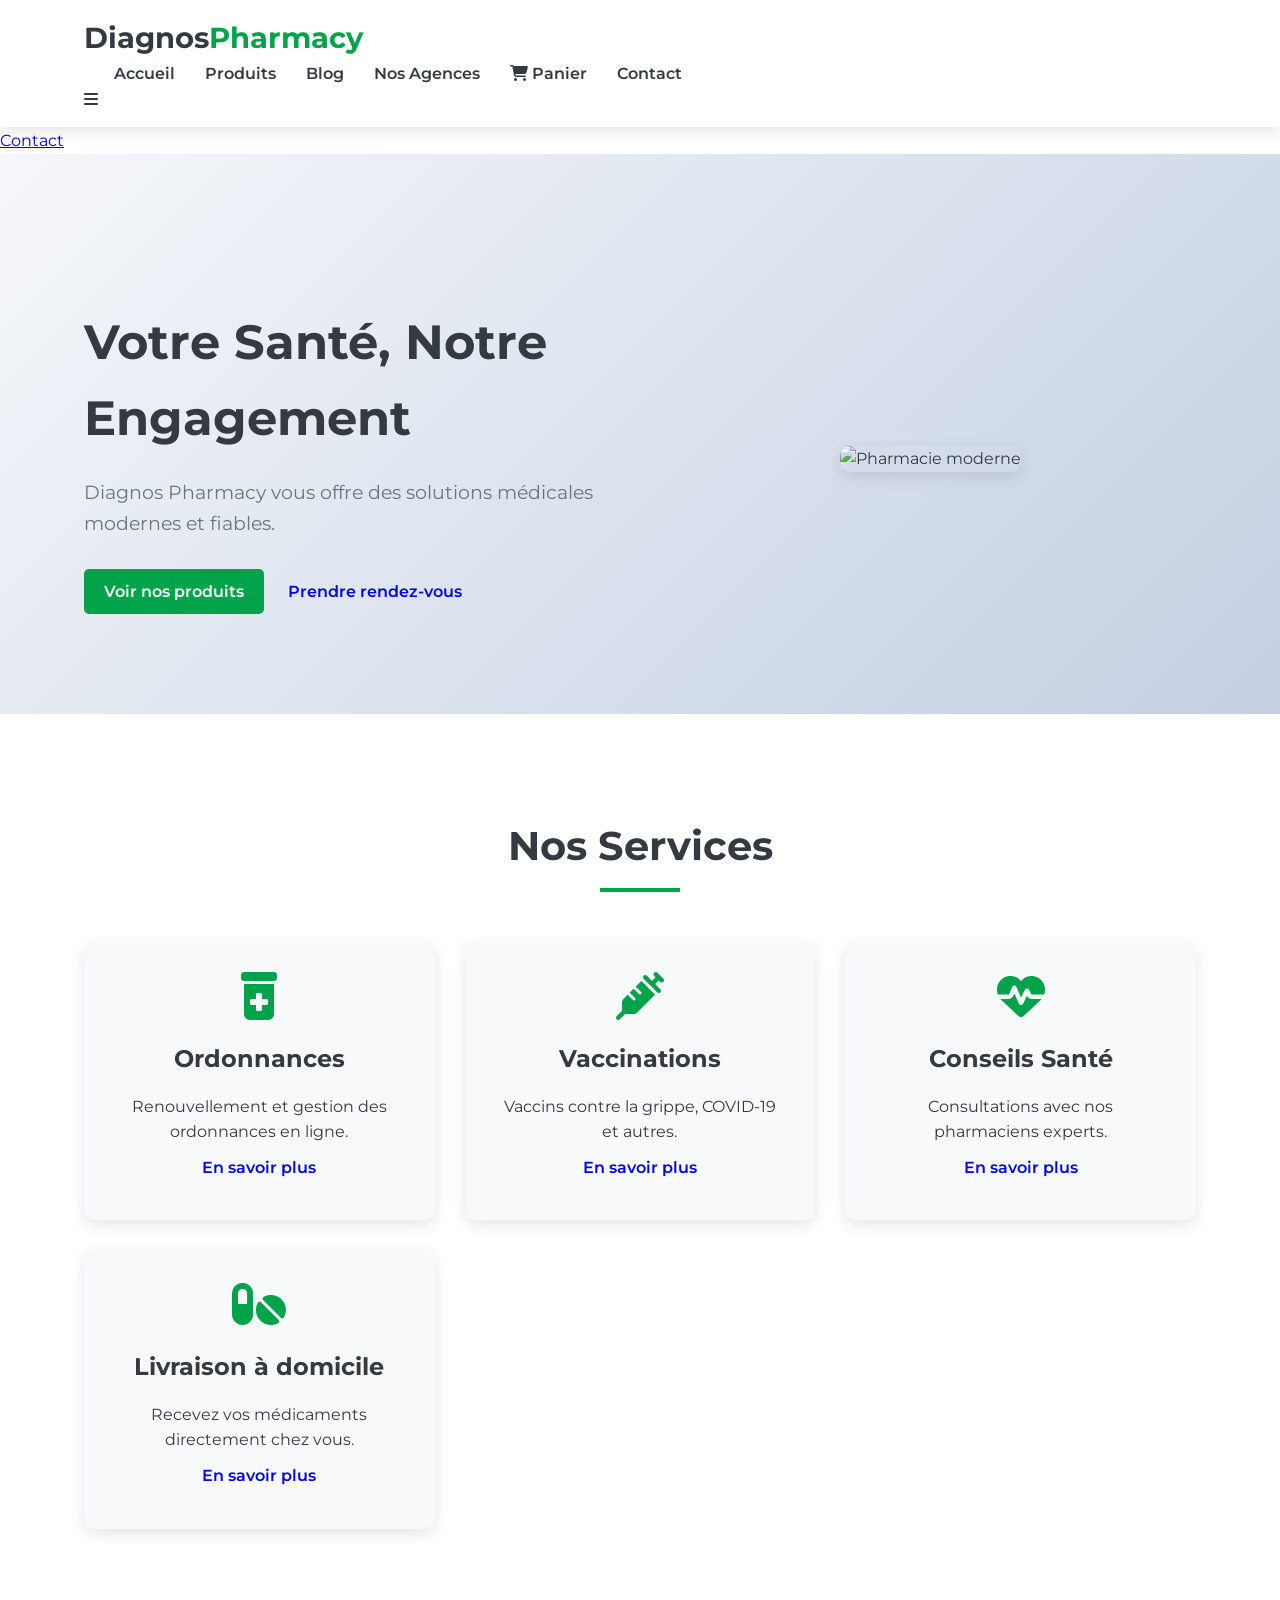
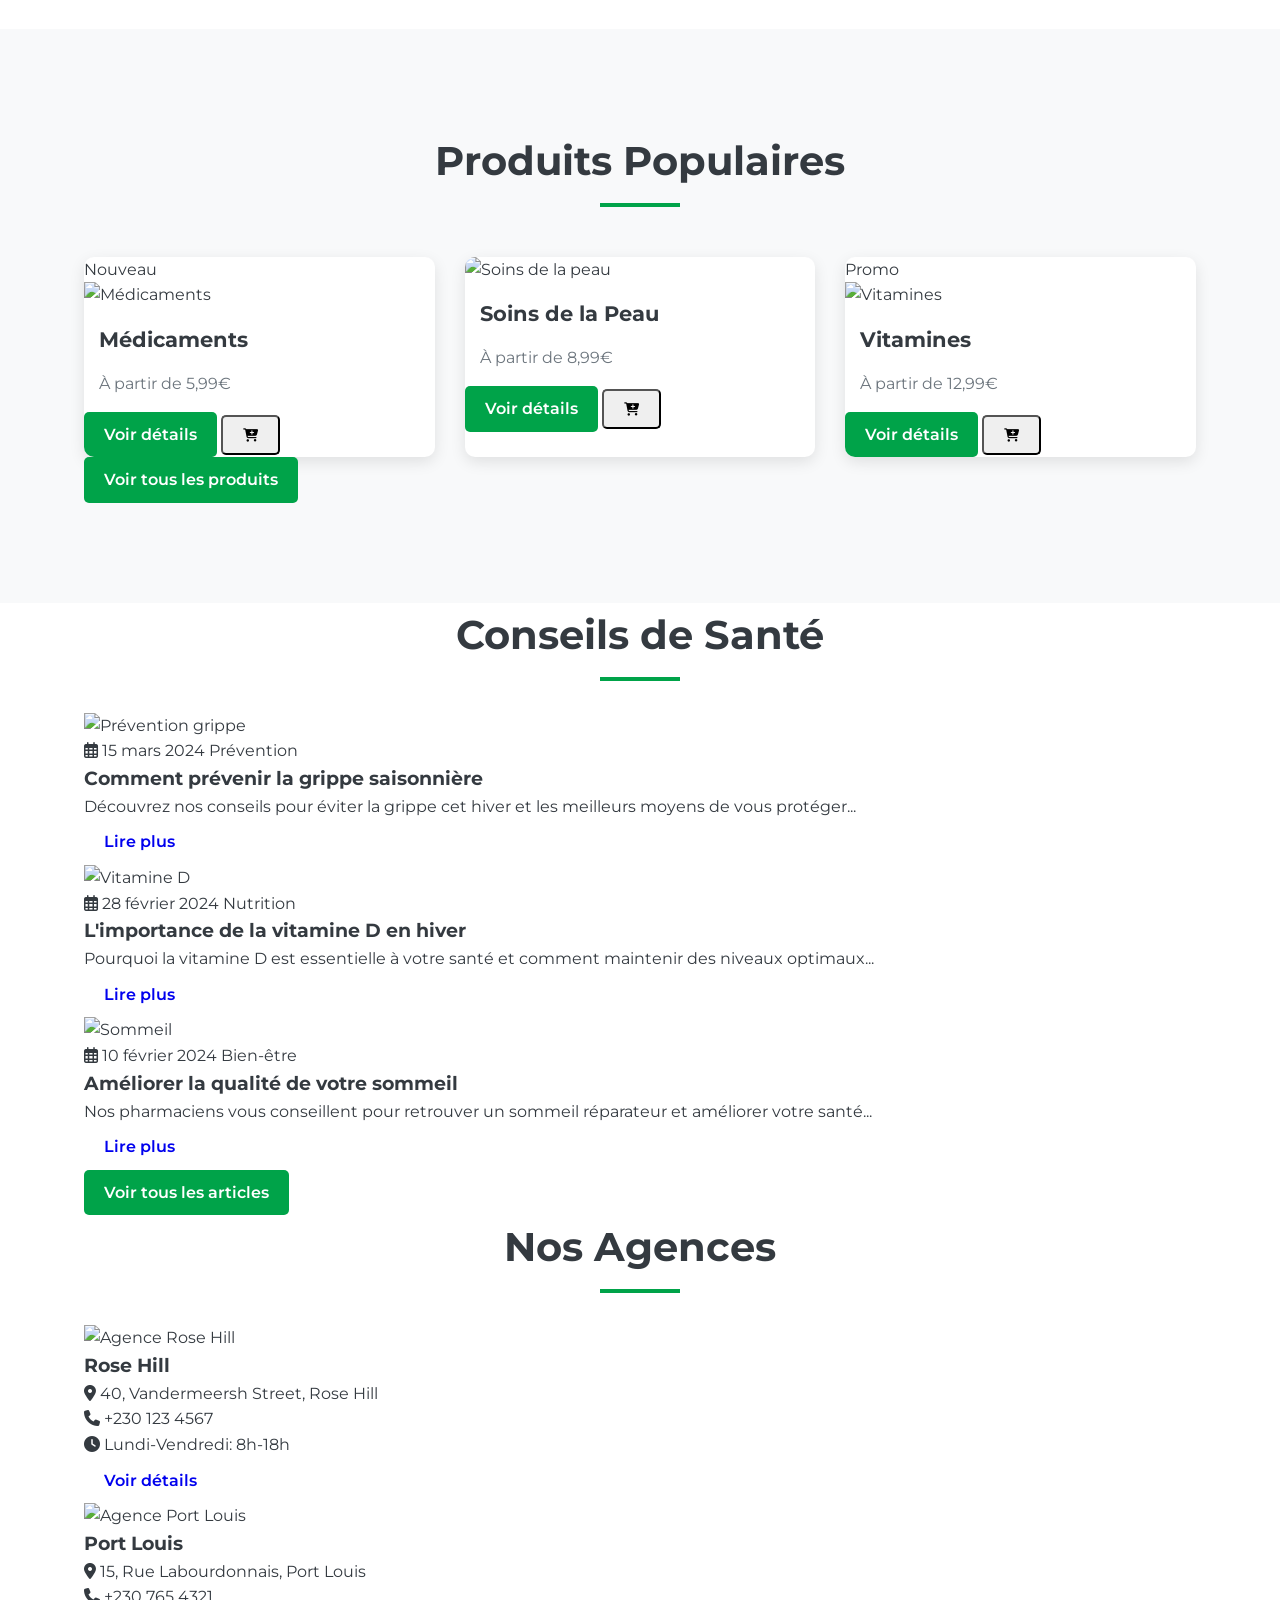
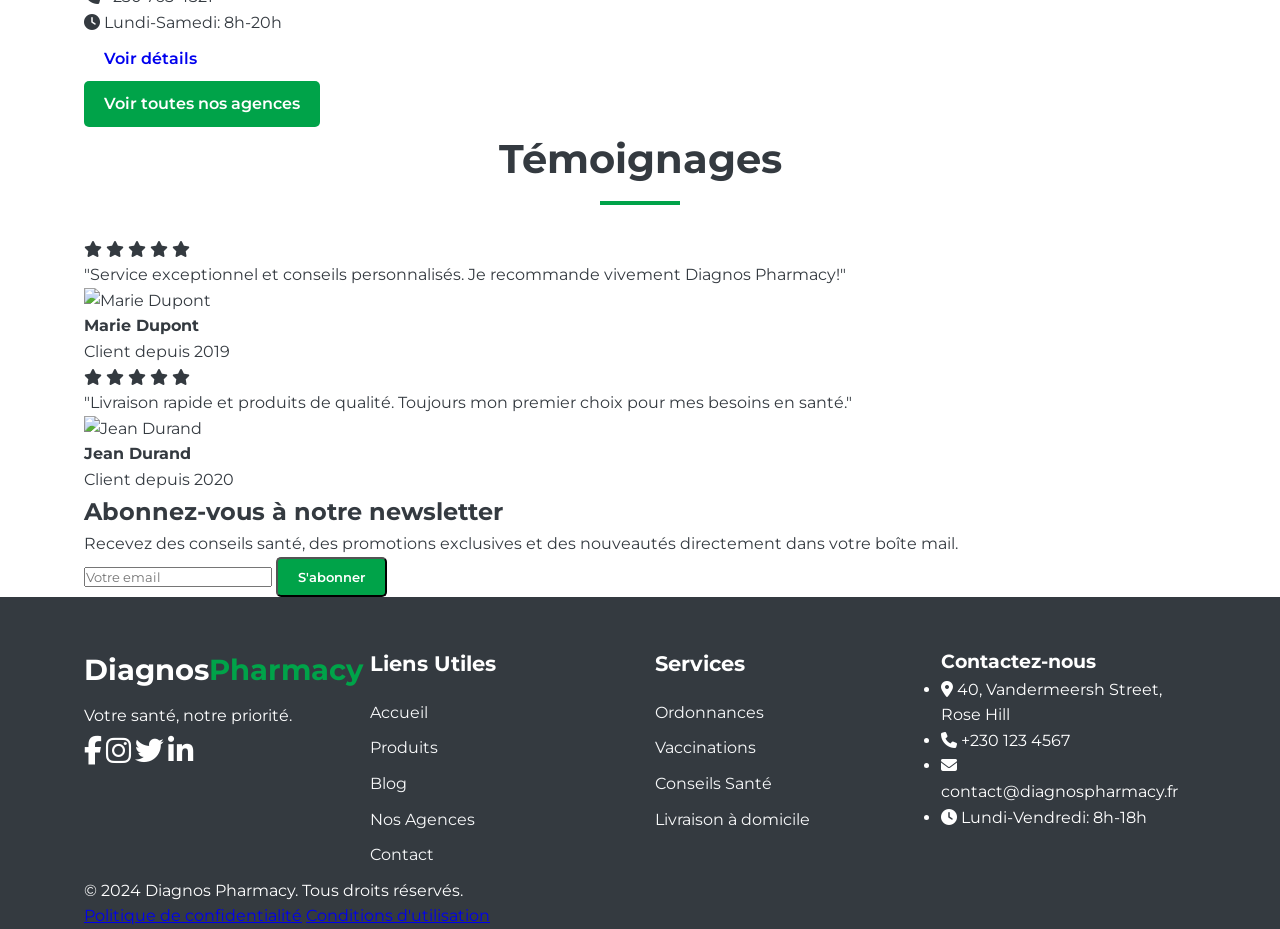
==== index.html @ 930e70c9 "Add files via upload" ====
<!DOCTYPE html>
<html lang="fr">
<head>
    <meta charset="UTF-8">
    <meta name="viewport" content="width=device-width, initial-scale=1.0">
    <meta name="description" content="Diagnos Pharmacy - Votre pharmacie moderne offrant des services médicaux fiables et des produits de qualité.">
    <meta name="keywords" content="pharmacie, médicaments, santé, diagnostics, vaccinations">
    <meta name="author" content="Diagnos Pharmacy">
    <meta property="og:title" content="Diagnos Pharmacy - Votre pharmacie moderne">
    <meta property="og:description" content="Diagnos Pharmacy - Votre pharmacie moderne offrant des services médicaux fiables et des produits de qualité.">
    <meta property="og:image" content="https://example.com/path/to/image.jpg">
    <meta property="og:url" content="https://example.com">
    <title>Diagnos Pharmacy - Votre pharmacie moderne</title>
    <link rel="stylesheet" href="styles.css">
    <link rel="stylesheet" href="https://cdnjs.cloudflare.com/ajax/libs/font-awesome/6.4.0/css/all.min.css">
    <link href="https://fonts.googleapis.com/css2?family=Montserrat:wght@400;600;700&display=swap" rel="stylesheet">
    <link rel="icon" href="favicon.ico" type="image/x-icon">
</head>
<body>
    <!-- Header -->
    <header>
        <div class="container header-container">
            <a href="index.html" class="logo" aria-label="Diagnos Pharmacy Homepage">Diagnos<span>Pharmacy</span></a>
            <nav aria-label="Main Navigation">
                <ul>
                    <li><a href="index.html" class="active" aria-label="Accueil">Accueil</a></li>
                    <li><a href="products.html" aria-label="Produits">Produits</a></li>
                    <li><a href="blog.html" aria-label="Blog">Blog</a></li>
                    <li><a href="locations.html" aria-label="Locations">Nos Agences</a></li>
                    <li><a href="cart.html" aria-label="Panier"><i class="fas fa-shopping-cart"></i> Panier</a></li>
                    <li><a href="contact.html" aria-label="Contact">Contact</a></li>
                </ul>
            </nav>
            <div class="mobile-menu-btn">
                <i class="fas fa-bars"></i>
            </div>
        </div>
    </header>

    <!-- Mobile Navigation -->
    <div class="mobile-nav">
        <ul>
            <li><a href="index.html" class="active" aria-label="Accueil">Accueil</a></li>
            <li><a href="products.html" aria-label="Produits">Produits</a></li>
            <li><a href="blog.html" aria-label="Blog">Blog</a></li>
            <li><a href="locations.html" aria-label="Locations">Nos Agences</a></li>
            <li><a href="cart.html" aria-label="Panier">Panier</a></li>
            <li><a href="contact.html" aria-label="Contact">Contact</a></li>
        </ul>
    </div>

    <!-- Hero Section -->
    <section class="hero" aria-labelledby="hero-title">
        <div class="container hero-container">
            <div class="hero-content">
                <h1 id="hero-title">Votre Santé, Notre Engagement</h1>
                <p>Diagnos Pharmacy vous offre des solutions médicales modernes et fiables.</p>
                <div class="hero-buttons">
                    <a href="products.html" class="btn btn-primary" aria-label="Voir nos produits">Voir nos produits</a>
                    <a href="contact.html" class="btn btn-secondary" aria-label="Prendre rendez-vous">Prendre rendez-vous</a>
                </div>
            </div>
            <div class="hero-image">
                <img src="https://images.unsplash.com/photo-1587854692152-cbe660dbde88?ixlib=rb-4.0.3&ixid=M3wxMjA3fDB8MHxwaG90by1wYWdlfHx8fGVufDB8fHx8fA%3D%3D&auto=format&fit=crop&w=1469&q=80" alt="Pharmacie moderne">
            </div>
        </div>
    </section>

    <!-- Services Section -->
    <section class="services" aria-labelledby="services-title">
        <div class="container">
            <h2 class="section-title" id="services-title">Nos Services</h2>
            <div class="services-grid">
                <div class="service-card">
                    <div class="service-icon">
                        <i class="fas fa-prescription-bottle-alt" aria-hidden="true"></i>
                    </div>
                    <h3>Ordonnances</h3>
                    <p>Renouvellement et gestion des ordonnances en ligne.</p>
                    <a href="contact.html" class="btn btn-small" aria-label="En savoir plus sur les ordonnances">En savoir plus</a>
                </div>
                <div class="service-card">
                    <div class="service-icon">
                        <i class="fas fa-syringe" aria-hidden="true"></i>
                    </div>
                    <h3>Vaccinations</h3>
                    <p>Vaccins contre la grippe, COVID-19 et autres.</p>
                    <a href="contact.html" class="btn btn-small" aria-label="En savoir plus sur les vaccinations">En savoir plus</a>
                </div>
                <div class="service-card">
                    <div class="service-icon">
                        <i class="fas fa-heartbeat" aria-hidden="true"></i>
                    </div>
                    <h3>Conseils Santé</h3>
                    <p>Consultations avec nos pharmaciens experts.</p>
                    <a href="contact.html" class="btn btn-small" aria-label="En savoir plus sur les conseils santé">En savoir plus</a>
                </div>
                <div class="service-card">
                    <div class="service-icon">
                        <i class="fas fa-pills" aria-hidden="true"></i>
                    </div>
                    <h3>Livraison à domicile</h3>
                    <p>Recevez vos médicaments directement chez vous.</p>
                    <a href="contact.html" class="btn btn-small" aria-label="En savoir plus sur la livraison">En savoir plus</a>
                </div>
            </div>
        </div>
    </section>

    <!-- Products Section -->
    <section class="products" aria-labelledby="products-title">
        <div class="container">
            <h2 class="section-title" id="products-title">Produits Populaires</h2>
            <div class="products-grid">
                <div class="product-card">
                    <div class="product-badge">Nouveau</div>
                    <img src="https://images.unsplash.com/photo-1584308666744-24d5c474f2ae?ixlib=rb-4.0.3&ixid=M3wxMjA3fDB8MHxwaG90by1wYWdlfHx8fGVufDB8fHx8fA%3D%3D&auto=format&fit=crop&w=1630&q=80" alt="Médicaments">
                    <h3>Médicaments</h3>
                    <p class="product-price">À partir de 5,99€</p>
                    <div class="product-actions">
                        <a href="product-detail.html" class="btn btn-primary" aria-label="Voir les détails">Voir détails</a>
                        <button class="btn btn-secondary add-to-cart" aria-label="Ajouter au panier">
                            <i class="fas fa-cart-plus"></i>
                        </button>
                    </div>
                </div>
                <div class="product-card">
                    <img src="https://images.unsplash.com/photo-1596755094514-f87e34085b2c?ixlib=rb-4.0.3&ixid=M3wxMjA3fDB8MHxwaG90by1wYWdlfHx8fGVufDB8fHx8fA%3D%3D&auto=format&fit=crop&w=1632&q=80" alt="Soins de la peau">
                    <h3>Soins de la Peau</h3>
                    <p class="product-price">À partir de 8,99€</p>
                    <div class="product-actions">
                        <a href="product-detail.html" class="btn btn-primary" aria-label="Voir les détails">Voir détails</a>
                        <button class="btn btn-secondary add-to-cart" aria-label="Ajouter au panier">
                            <i class="fas fa-cart-plus"></i>
                        </button>
                    </div>
                </div>
                <div class="product-card">
                    <div class="product-badge">Promo</div>
                    <img src="https://images.unsplash.com/photo-1551884170-09fb70a3a2ed?ixlib=rb-4.0.3&ixid=M3wxMjA3fDB8MHxwaG90by1wYWdlfHx8fGVufDB8fHx8fA%3D%3D&auto=format&fit=crop&w=1476&q=80" alt="Vitamines">
                    <h3>Vitamines</h3>
                    <p class="product-price">À partir de 12,99€</p>
                    <div class="product-actions">
                        <a href="product-detail.html" class="btn btn-primary" aria-label="Voir les détails">Voir détails</a>
                        <button class="btn btn-secondary add-to-cart" aria-label="Ajouter au panier">
                            <i class="fas fa-cart-plus"></i>
                        </button>
                    </div>
                </div>
            </div>
            <div class="section-cta">
                <a href="products.html" class="btn btn-primary" aria-label="Voir tous les produits">Voir tous les produits</a>
            </div>
        </div>
    </section>

    <!-- Blog Preview Section -->
    <section class="blog-preview" aria-labelledby="blog-title">
        <div class="container">
            <h2 class="section-title" id="blog-title">Conseils de Santé</h2>
            <div class="blog-grid">
                <article class="blog-card">
                    <img src="https://images.unsplash.com/photo-1505751172876-fa1923c5c528?ixlib=rb-4.0.3&ixid=M3wxMjA3fDB8MHxwaG90by1wYWdlfHx8fGVufDB8fHx8fA%3D%3D&auto=format&fit=crop&w=1470&q=80" alt="Prévention grippe">
                    <div class="blog-content">
                        <div class="blog-meta">
                            <span class="blog-date"><i class="far fa-calendar-alt"></i> 15 mars 2024</span>
                            <span class="blog-category">Prévention</span>
                        </div>
                        <h3>Comment prévenir la grippe saisonnière</h3>
                        <p>Découvrez nos conseils pour éviter la grippe cet hiver et les meilleurs moyens de vous protéger...</p>
                        <a href="blog-single.html" class="btn btn-small" aria-label="Lire l'article sur la prévention de la grippe">Lire plus</a>
                    </div>
                </article>
                <article class="blog-card">
                    <img src="https://images.unsplash.com/photo-1576091160550-2173dba999ef?ixlib=rb-4.0.3&ixid=M3wxMjA3fDB8MHxwaG90by1wYWdlfHx8fGVufDB8fHx8fA%3D%3D&auto=format&fit=crop&w=1470&q=80" alt="Vitamine D">
                    <div class="blog-content">
                        <div class="blog-meta">
                            <span class="blog-date"><i class="far fa-calendar-alt"></i> 28 février 2024</span>
                            <span class="blog-category">Nutrition</span>
                        </div>
                        <h3>L'importance de la vitamine D en hiver</h3>
                        <p>Pourquoi la vitamine D est essentielle à votre santé et comment maintenir des niveaux optimaux...</p>
                        <a href="blog-single.html" class="btn btn-small" aria-label="Lire l'article sur la vitamine D">Lire plus</a>
                    </div>
                </article>
                <article class="blog-card">
                    <img src="https://images.unsplash.com/photo-1579684385127-1ef15d508118?ixlib=rb-4.0.3&ixid=M3wxMjA3fDB8MHxwaG90by1wYWdlfHx8fGVufDB8fHx8fA%3D%3D&auto=format&fit=crop&w=1470&q=80" alt="Sommeil">
                    <div class="blog-content">
                        <div class="blog-meta">
                            <span class="blog-date"><i class="far fa-calendar-alt"></i> 10 février 2024</span>
                            <span class="blog-category">Bien-être</span>
                        </div>
                        <h3>Améliorer la qualité de votre sommeil</h3>
                        <p>Nos pharmaciens vous conseillent pour retrouver un sommeil réparateur et améliorer votre santé...</p>
                        <a href="blog-single.html" class="btn btn-small" aria-label="Lire l'article sur le sommeil">Lire plus</a>
                    </div>
                </article>
            </div>
            <div class="section-cta">
                <a href="blog.html" class="btn btn-primary" aria-label="Voir tous les articles">Voir tous les articles</a>
            </div>
        </div>
    </section>

    <!-- Locations Preview Section -->
    <section class="locations-preview" aria-labelledby="locations-title">
        <div class="container">
            <h2 class="section-title" id="locations-title">Nos Agences</h2>
            <div class="locations-grid">
                <div class="location-card">
                    <img src="https://images.unsplash.com/photo-1584308666744-24d5c474f2ae?ixlib=rb-4.0.3&ixid=M3wxMjA3fDB8MHxwaG90by1wYWdlfHx8fGVufDB8fHx8fA%3D%3D&auto=format&fit=crop&w=1630&q=80" alt="Agence Rose Hill">
                    <div class="location-content">
                        <h3>Rose Hill</h3>
                        <p><i class="fas fa-map-marker-alt"></i> 40, Vandermeersh Street, Rose Hill</p>
                        <p><i class="fas fa-phone"></i> +230 123 4567</p>
                        <p><i class="fas fa-clock"></i> Lundi-Vendredi: 8h-18h</p>
                        <a href="locations.html" class="btn btn-small" aria-label="Voir les détails de l'agence Rose Hill">Voir détails</a>
                    </div>
                </div>
                <div class="location-card">
                    <img src="https://images.unsplash.com/photo-1596755094514-f87e34085b2c?ixlib=rb-4.0.3&ixid=M3wxMjA3fDB8MHxwaG90by1wYWdlfHx8fGVufDB8fHx8fA%3D%3D&auto=format&fit=crop&w=1632&q=80" alt="Agence Port Louis">
                    <div class="location-content">
                        <h3>Port Louis</h3>
                        <p><i class="fas fa-map-marker-alt"></i> 15, Rue Labourdonnais, Port Louis</p>
                        <p><i class="fas fa-phone"></i> +230 765 4321</p>
                        <p><i class="fas fa-clock"></i> Lundi-Samedi: 8h-20h</p>
                        <a href="locations.html" class="btn btn-small" aria-label="Voir les détails de l'agence Port Louis">Voir détails</a>
                    </div>
                </div>
            </div>
            <div class="section-cta">
                <a href="locations.html" class="btn btn-primary" aria-label="Voir toutes nos agences">Voir toutes nos agences</a>
            </div>
        </div>
    </section>

    <!-- Testimonials Section -->
    <section class="testimonials" aria-labelledby="testimonials-title">
        <div class="container">
            <h2 class="section-title" id="testimonials-title">Témoignages</h2>
            <div class="testimonials-slider">
                <div class="testimonial-card">
                    <div class="testimonial-content">
                        <div class="testimonial-rating">
                            <i class="fas fa-star"></i>
                            <i class="fas fa-star"></i>
                            <i class="fas fa-star"></i>
                            <i class="fas fa-star"></i>
                            <i class="fas fa-star"></i>
                        </div>
                        <p>"Service exceptionnel et conseils personnalisés. Je recommande vivement Diagnos Pharmacy!"</p>
                    </div>
                    <div class="testimonial-author">
                        <img src="https://randomuser.me/api/portraits/women/45.jpg" alt="Marie Dupont">
                        <div>
                            <h4>Marie Dupont</h4>
                            <span>Client depuis 2019</span>
                        </div>
                    </div>
                </div>
                <div class="testimonial-card">
                    <div class="testimonial-content">
                        <div class="testimonial-rating">
                            <i class="fas fa-star"></i>
                            <i class="fas fa-star"></i>
                            <i class="fas fa-star"></i>
                            <i class="fas fa-star"></i>
                            <i class="fas fa-star"></i>
                        </div>
                        <p>"Livraison rapide et produits de qualité. Toujours mon premier choix pour mes besoins en santé."</p>
                    </div>
                    <div class="testimonial-author">
                        <img src="https://randomuser.me/api/portraits/men/32.jpg" alt="Jean Durand">
                        <div>
                            <h4>Jean Durand</h4>
                            <span>Client depuis 2020</span>
                        </div>
                    </div>
                </div>
            </div>
        </div>
    </section>

    <!-- Newsletter Section -->
    <section class="newsletter" aria-labelledby="newsletter-title">
        <div class="container">
            <div class="newsletter-container">
                <div class="newsletter-content">
                    <h2 id="newsletter-title">Abonnez-vous à notre newsletter</h2>
                    <p>Recevez des conseils santé, des promotions exclusives et des nouveautés directement dans votre boîte mail.</p>
                </div>
                <form class="newsletter-form" aria-label="Formulaire d'inscription à la newsletter">
                    <input type="email" placeholder="Votre email" required aria-label="Email pour newsletter">
                    <button type="submit" class="btn btn-primary" aria-label="S'abonner">S'abonner</button>
                </form>
            </div>
        </div>
    </section>

    <!-- Footer -->
    <footer>
        <div class="container">
            <div class="footer-container">
                <div class="footer-logo">
                    <a href="index.html" aria-label="Diagnos Pharmacy Homepage">Diagnos<span>Pharmacy</span></a>
                    <p>Votre santé, notre priorité.</p>
                    <div class="footer-social">
                        <a href="#" aria-label="Facebook"><i class="fab fa-facebook-f"></i></a>
                        <a href="#" aria-label="Instagram"><i class="fab fa-instagram"></i></a>
                        <a href="#" aria-label="Twitter"><i class="fab fa-twitter"></i></a>
                        <a href="#" aria-label="LinkedIn"><i class="fab fa-linkedin-in"></i></a>
                    </div>
                </div>
                <div class="footer-links">
                    <h3>Liens Utiles</h3>
                    <ul>
                        <li><a href="index.html" aria-label="Accueil">Accueil</a></li>
                        <li><a href="products.html" aria-label="Produits">Produits</a></li>
                        <li><a href="blog.html" aria-label="Blog">Blog</a></li>
                        <li><a href="locations.html" aria-label="Nos Agences">Nos Agences</a></li>
                        <li><a href="contact.html" aria-label="Contact">Contact</a></li>
                    </ul>
                </div>
                <div class="footer-links">
                    <h3>Services</h3>
                    <ul>
                        <li><a href="#" aria-label="Ordonnances">Ordonnances</a></li>
                        <li><a href="#" aria-label="Vaccinations">Vaccinations</a></li>
                        <li><a href="#" aria-label="Conseils Santé">Conseils Santé</a></li>
                        <li><a href="#" aria-label="Livraison à domicile">Livraison à domicile</a></li>
                    </ul>
                </div>
                <div class="footer-contact">
                    <h3>Contactez-nous</h3>
                    <ul>
                        <li><i class="fas fa-map-marker-alt"></i> 40, Vandermeersh Street, Rose Hill</li>
                        <li><i class="fas fa-phone"></i> +230 123 4567</li>
                        <li><i class="fas fa-envelope"></i> contact@diagnospharmacy.fr</li>
                        <li><i class="fas fa-clock"></i> Lundi-Vendredi: 8h-18h</li>
                    </ul>
                </div>
            </div>
            <div class="footer-bottom">
                <p>&copy; 2024 Diagnos Pharmacy. Tous droits réservés.</p>
                <div class="footer-legal">
                    <a href="#" aria-label="Politique de confidentialité">Politique de confidentialité</a>
                    <a href="#" aria-label="Conditions d'utilisation">Conditions d'utilisation</a>
                </div>
            </div>
        </div>
    </footer>

    <!-- JavaScript -->
    <script src="https://cdnjs.cloudflare.com/ajax/libs/gsap/3.9.1/gsap.min.js"></script>
    <script src="https://cdnjs.cloudflare.com/ajax/libs/gsap/3.9.1/ScrollTrigger.min.js"></script>
    <script>
        // Mobile menu toggle
        document.querySelector('.mobile-menu-btn').addEventListener('click', function() {
            document.querySelector('.mobile-nav').classList.toggle('active');
        });

        // Smooth scrolling for anchor links
        document.querySelectorAll('a[href^="#"]').forEach(anchor => {
            anchor.addEventListener('click', function(e) {
                e.preventDefault();
                const targetId = this.getAttribute('href');
                if (targetId === '#') return;
                const targetElement = document.querySelector(targetId);
                if (targetElement) {
                    window.scrollTo({
                        top: targetElement.offsetTop - 100,
                        behavior: 'smooth'
                    });
                }
            });
        });

        // Initialize GSAP animations
        gsap.registerPlugin(ScrollTrigger);

        // Animate elements on scroll
        gsap.utils.toArray('.service-card, .product-card, .blog-card, .location-card, .testimonial-card').forEach(element => {
            gsap.from(element, {
                scrollTrigger: {
                    trigger: element,
                    start: "top 80%",
                },
                opacity: 0,
                y: 50,
                duration: 0.8,
                ease: "power2.out"
            });
        });

        // Add to cart functionality
        document.querySelectorAll('.add-to-cart').forEach(button => {
            button.addEventListener('click', function() {
                // This would be replaced with actual cart logic
                const productName = this.closest('.product-card').querySelector('h3').textContent;
                console.log(`${productName} added to cart`);
                // Show a notification
                const notification = document.createElement('div');
                notification.className = 'cart-notification';
                notification.innerHTML = `<i class="fas fa-check-circle"></i> Produit ajouté au panier`;
                document.body.appendChild(notification);
                setTimeout(() => {
                    notification.remove();
                }, 3000);
            });
        });
    </script>
</body>
</html>
---- styles.css ----
/* Global Styles */
:root {
  --primary: #00a349;
  --secondary: #6c757d;
  --dark: #343a40;
  --light: #f8f9fa;
  --white: #ffffff;
  --shadow: 0 5px 15px rgba(0, 0, 0, 0.1);
  --gradient-bg: linear-gradient(135deg, #f5f7fa 0%, #c3cfe2 100%);
  --transition: all 0.3s ease;
}

* {
  margin: 0;
  padding: 0;
  box-sizing: border-box;
  font-family: 'Montserrat', sans-serif;
}

body {
  background: var(--white);
  color: var(--dark);
  line-height: 1.6;
}

.container {
  width: 90%;
  max-width: 1200px;
  margin: 0 auto;
  padding: 0 20px;
}

.btn {
  display: inline-block;
  padding: 10px 20px;
  border-radius: 5px;
  font-weight: 600;
  transition: var(--transition);
  text-decoration: none;
}

.btn-primary {
  background: var(--primary);
  color: var(--white);
}

.btn-primary:hover,
.btn-primary:focus {
  background: #00663f;
}

.btn-outline {
  border: 2px solid var(--primary);
  color: var(--primary);
}

.btn-outline:hover,
.btn-outline:focus {
  background: var(--primary);
  color: var(--white);
}

.section-title {
  font-size: 2.5rem;
  margin-bottom: 2rem;
  text-align: center;
  position: relative;
}

.section-title::after {
  content: '';
  display: block;
  width: 80px;
  height: 4px;
  background: var(--primary);
  margin: 10px auto;
}

/* Header */
header {
  background: var(--white);
  box-shadow: var(--shadow);
  position: fixed;
  width: 100%;
  top: 0;
  z-index: 1000;
  padding: 15px 0;
}

.logo {
  font-size: 1.8rem;
  font-weight: 700;
  color: var(--dark);
  text-decoration: none;
}

.logo span {
  color: var(--primary);
}

nav {
  display: flex;
  justify-content: space-between;
  align-items: center;
}

nav ul {
  display: flex;
  list-style: none;
}

nav ul li {
  margin-left: 30px;
}

nav ul li a {
  color: var(--dark);
  text-decoration: none;
  font-weight: 600;
  transition: var(--transition);
}

nav ul li a:hover,
nav ul li a:focus {
  color: var(--primary);
}

.nav-buttons {
  display: flex;
  gap: 15px;
}

.btn-login, .btn-cart {
  padding: 8px 15px;
  font-size: 0.9rem;
}

.btn-login {
  background: var(--light);
  color: var(--dark);
}

.btn-cart {
  background: var(--primary);
  color: var(--white);
}

.menu-toggle {
  display: none;
  font-size: 1.5rem;
  cursor: pointer;
}

/* Hero Section */
.hero {
  padding: 150px 0 100px;
  background: var(--gradient-bg);
}

.hero .container {
  display: flex;
  align-items: center;
  justify-content: space-between;
  gap: 50px;
}

.hero-content {
  flex: 1;
}

.hero-content h1 {
  font-size: 3rem;
  margin-bottom: 20px;
  color: var(--dark);
}

.hero-content p {
  font-size: 1.2rem;
  margin-bottom: 30px;
  color: var(--secondary);
}

.hero-image {
  flex: 1;
  text-align: center;
}

.hero-image img {
  max-width: 100%;
  border-radius: 10px;
  box-shadow: var(--shadow);
}

/* Services Section */
.services {
  padding: 100px 0;
  background: var(--white);
}

.services-grid {
  display: grid;
  grid-template-columns: repeat(auto-fit, minmax(300px, 1fr));
  gap: 30px;
  margin-top: 50px;
}

.service-card {
  background: var(--light);
  padding: 30px;
  border-radius: 10px;
  text-align: center;
  box-shadow: var(--shadow);
  transition: var(--transition);
}

.service-card:hover {
  transform: translateY(-10px);
}

.service-card i {
  font-size: 3rem;
  color: var(--primary);
  margin-bottom: 20px;
}

.service-card h3 {
  font-size: 1.5rem;
  margin-bottom: 15px;
}

/* Products Section */
.products {
  padding: 100px 0;
  background: var(--light);
}

.products-grid {
  display: grid;
  grid-template-columns: repeat(auto-fit, minmax(250px, 1fr));
  gap: 30px;
  margin-top: 50px;
}

.product-card {
  background: var(--white);
  border-radius: 10px;
  overflow: hidden;
  box-shadow: var(--shadow);
  transition: var(--transition);
}

.product-card:hover {
  transform: translateY(-10px);
}

.product-card img {
  width: 100%;
  height: 200px;
  object-fit: cover;
}

.product-card h3 {
  padding: 15px;
  font-size: 1.3rem;
}

.product-card p {
  padding: 0 15px 15px;
  color: var(--secondary);
}

.product-card .btn-outline {
  display: block;
  margin: 15px;
  text-align: center;
}

/* About Section */
.about {
  padding: 100px 0;
  background: var(--white);
}

.about .container {
  display: flex;
  align-items: center;
  gap: 50px;
}

.about-content {
  flex: 1;
}

.about-image {
  flex: 1;
  text-align: center;
}

.about-image img {
  max-width: 100%;
  border-radius: 10px;
  box-shadow: var(--shadow);
}

/* Contact Section */
.contact {
  padding: 100px 0;
  background: var(--light);
}

.contact-grid {
  display: grid;
  grid-template-columns: repeat(auto-fit, minmax(300px, 1fr));
  gap: 50px;
  margin-top: 50px;
}

.contact-info h3 {
  font-size: 1.3rem;
  margin-bottom: 15px;
  display: flex;
  align-items: center;
  gap: 10px;
}

.contact-info p {
  margin-bottom: 30px;
}

.contact-form {
  display: flex;
  flex-direction: column;
  gap: 20px;
}

.contact-form input,
.contact-form textarea {
  padding: 15px;
  border: 1px solid #ddd;
  border-radius: 5px;
  font-size: 1rem;
  transition: var(--transition);
}

.contact-form input:focus,
.contact-form textarea:focus {
  border-color: var(--primary);
  outline: none;
}

.contact-form textarea {
  height: 150px;
  resize: vertical;
}

.contact-form button {
  align-self: flex-start;
}

/* Footer */
footer {
  background: var(--dark);
  color: var(--white);
  padding: 50px 0 0;
}

.footer-container {
  display: grid;
  grid-template-columns: repeat(auto-fit, minmax(250px, 1fr));
  gap: 30px;
}

.footer-logo {
  margin-bottom: 30px;
}

.footer-logo a {
  color: var(--white);
  font-size: 1.8rem;
  font-weight: 700;
  text-decoration: none;
}

.footer-logo a span {
  color: var(--primary);
}

.footer-logo p {
  margin-top: 10px;
}

.footer-links h3,
.footer-social h3 {
  font-size: 1.3rem;
  margin-bottom: 20px;
}

.footer-links ul {
  list-style: none;
}

.footer-links ul li {
  margin-bottom: 10px;
}

.footer-links ul li a {
  color: var(--light);
  text-decoration: none;
  transition: var(--transition);
}

.footer-links ul li a:hover,
.footer-links ul li a:focus {
  color: var(--primary);
}

.social-icons {
  display: flex;
  gap: 15px;
}

.social-icons a {
  color: var(--white);
  font-size: 1.5rem;
  transition: var(--transition);
}

.social-icons a:hover,
.social-icons a:focus {
  color: var(--primary);
}

.copyright {
  text-align: center;
  padding: 20px 0;
  margin-top: 50px;
  border-top: 1px solid rgba(255, 255, 255, 0.1);
}

/* Animations */
.animate-hero,
.animate-services,
.animate-products,
.animate-about,
.animate-contact {
  opacity: 0;
  transform: translateY(30px);
}

/* Responsive Design */
@media (max-width: 992px) {
  .hero .container,
  .about .container {
    flex-direction: column;
  }

  .hero-content,
  .about-content {
    text-align: center;
    margin-bottom: 50px;
  }

  .hero-image,
  .about-image {
    text-align: center;
  }
}

@media (max-width: 768px) {
  nav ul {
    display: none;
    flex-direction: column;
    position: absolute;
    top: 70px;
    left: 0;
    width: 100%;
    background: var(--white);
    box-shadow: var(--shadow);
    padding: 20px;
    z-index: 999;
  }

  nav ul.active {
    display: flex;
  }

  nav ul li {
    margin: 10px 0;
  }

  .nav-buttons {
    display: none;
  }

  .menu-toggle {
    display: block;
  }

  .section-title {
    font-size: 2rem;
  }
}

html {
      scroll-behavior: smooth; /* Enables smooth scrolling */
    }
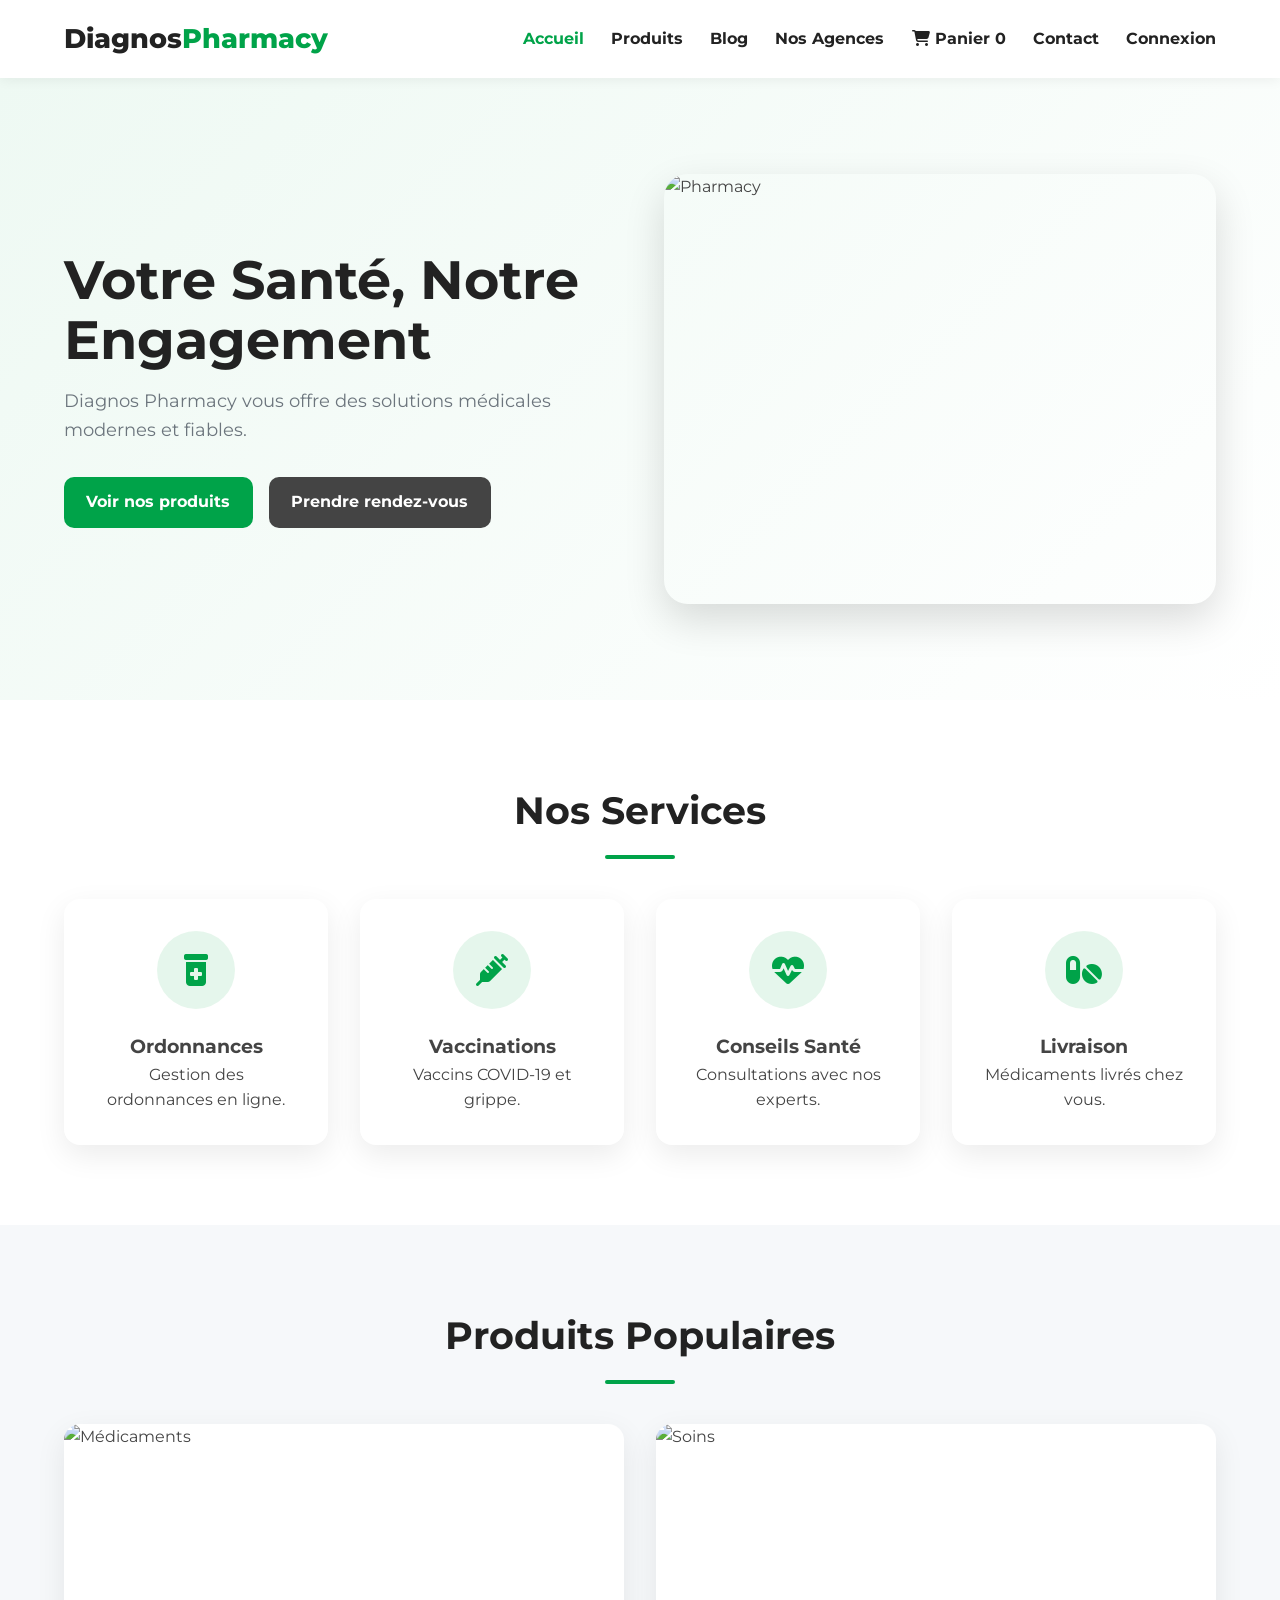
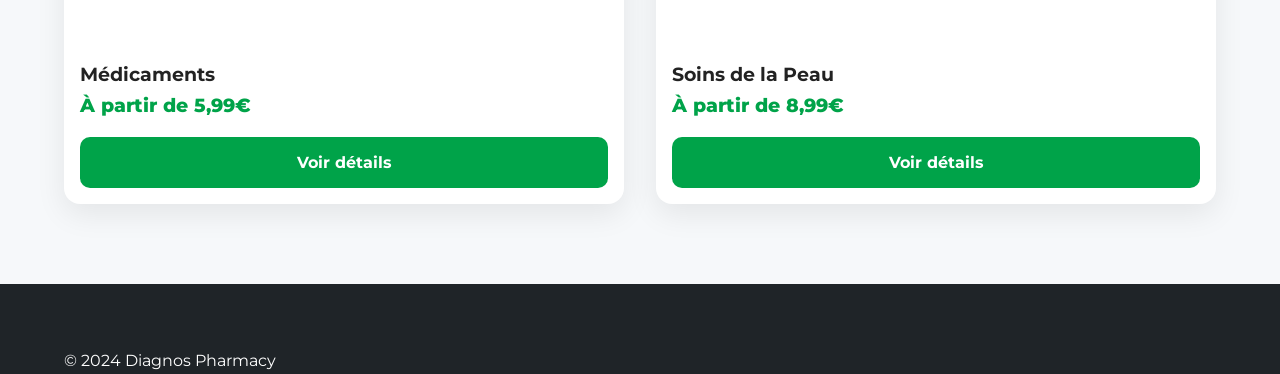
==== commit 796d9ae8: "Add files via upload" ====
--- a/index.html
+++ b/index.html
@@ -1,413 +1,173 @@
 <!DOCTYPE html>
 <html lang="fr">
 <head>
-    <meta charset="UTF-8">
-    <meta name="viewport" content="width=device-width, initial-scale=1.0">
-    <meta name="description" content="Diagnos Pharmacy - Votre pharmacie moderne offrant des services médicaux fiables et des produits de qualité.">
-    <meta name="keywords" content="pharmacie, médicaments, santé, diagnostics, vaccinations">
-    <meta name="author" content="Diagnos Pharmacy">
-    <meta property="og:title" content="Diagnos Pharmacy - Votre pharmacie moderne">
-    <meta property="og:description" content="Diagnos Pharmacy - Votre pharmacie moderne offrant des services médicaux fiables et des produits de qualité.">
-    <meta property="og:image" content="https://example.com/path/to/image.jpg">
-    <meta property="og:url" content="https://example.com">
-    <title>Diagnos Pharmacy - Votre pharmacie moderne</title>
-    <link rel="stylesheet" href="styles.css">
-    <link rel="stylesheet" href="https://cdnjs.cloudflare.com/ajax/libs/font-awesome/6.4.0/css/all.min.css">
-    <link href="https://fonts.googleapis.com/css2?family=Montserrat:wght@400;600;700&display=swap" rel="stylesheet">
-    <link rel="icon" href="favicon.ico" type="image/x-icon">
+  <meta charset="UTF-8">
+  <meta name="viewport" content="width=device-width, initial-scale=1.0">
+  <title>Diagnos Pharmacy</title>
+
+  <link rel="stylesheet" href="styles.css">
+  <link href="https://fonts.googleapis.com/css2?family=Montserrat:wght@400;600;700&display=swap" rel="stylesheet">
+  <link rel="stylesheet" href="https://cdnjs.cloudflare.com/ajax/libs/font-awesome/6.5.0/css/all.min.css">
+  <link href="https://unpkg.com/aos@2.3.1/dist/aos.css" rel="stylesheet">
 </head>
+
 <body>
-    <!-- Header -->
-    <header>
-        <div class="container header-container">
-            <a href="index.html" class="logo" aria-label="Diagnos Pharmacy Homepage">Diagnos<span>Pharmacy</span></a>
-            <nav aria-label="Main Navigation">
-                <ul>
-                    <li><a href="index.html" class="active" aria-label="Accueil">Accueil</a></li>
-                    <li><a href="products.html" aria-label="Produits">Produits</a></li>
-                    <li><a href="blog.html" aria-label="Blog">Blog</a></li>
-                    <li><a href="locations.html" aria-label="Locations">Nos Agences</a></li>
-                    <li><a href="cart.html" aria-label="Panier"><i class="fas fa-shopping-cart"></i> Panier</a></li>
-                    <li><a href="contact.html" aria-label="Contact">Contact</a></li>
-                </ul>
-            </nav>
-            <div class="mobile-menu-btn">
-                <i class="fas fa-bars"></i>
-            </div>
-        </div>
-    </header>
 
-    <!-- Mobile Navigation -->
-    <div class="mobile-nav">
-        <ul>
-            <li><a href="index.html" class="active" aria-label="Accueil">Accueil</a></li>
-            <li><a href="products.html" aria-label="Produits">Produits</a></li>
-            <li><a href="blog.html" aria-label="Blog">Blog</a></li>
-            <li><a href="locations.html" aria-label="Locations">Nos Agences</a></li>
-            <li><a href="cart.html" aria-label="Panier">Panier</a></li>
-            <li><a href="contact.html" aria-label="Contact">Contact</a></li>
-        </ul>
+<!-- HEADER -->
+<header>
+  <div class="container header-container">
+    <a href="index.html" class="logo">Diagnos<span>Pharmacy</span></a>
+
+    <nav>
+      <ul>
+        <li><a href="index.html" class="active">Accueil</a></li>
+        <li><a href="products.html">Produits</a></li>
+        <li><a href="blog.html">Blog</a></li>
+        <li><a href="locations.html">Nos Agences</a></li>
+        <li>
+          <a href="cart.html">
+            <i class="fas fa-shopping-cart"></i> 
+            Panier <span class="cart-count">0</span>
+          </a>
+        </li>
+        <li><a href="contact.html">Contact</a></li>
+
+        <!-- USER DROPDOWN -->
+        <li class="user-menu" id="user-menu">
+          <a href="login.html" id="user-link">Connexion</a>
+
+          <div class="user-dropdown" id="user-dropdown">
+            <a href="my-orders.html">Mes commandes</a>
+            <button type="button" onclick="logoutUser()">Déconnexion</button>
+          </div>
+        </li>
+      </ul>
+    </nav>
+
+    <button class="mobile-menu-btn">
+      <i class="fas fa-bars"></i>
+    </button>
+  </div>
+</header>
+
+<!-- MOBILE NAV -->
+<div class="mobile-nav">
+  <ul>
+    <li><a href="index.html" class="active">Accueil</a></li>
+    <li><a href="products.html">Produits</a></li>
+    <li><a href="blog.html">Blog</a></li>
+    <li><a href="locations.html">Nos Agences</a></li>
+    <li><a href="cart.html">Panier <span class="cart-count">0</span></a></li>
+    <li><a href="contact.html">Contact</a></li>
+
+    <li><a href="login.html" id="mobile-user-link">Connexion</a></li>
+    <li><a href="my-orders.html" id="mobile-orders-link" style="display:none;">Mes commandes</a></li>
+    <li>
+      <button type="button" class="mobile-logout-btn" onclick="logoutUser()" style="display:none;">
+        Déconnexion
+      </button>
+    </li>
+  </ul>
+</div>
+
+<!-- HERO -->
+<section class="hero parallax-section">
+  <div class="container hero-container">
+
+    <div class="hero-content" data-aos="fade-right">
+      <h1>Votre Santé, Notre Engagement</h1>
+      <p>Diagnos Pharmacy vous offre des solutions médicales modernes et fiables.</p>
+
+      <div class="hero-buttons">
+        <a href="products.html" class="btn btn-primary">Voir nos produits</a>
+        <a href="contact.html" class="btn btn-secondary">Prendre rendez-vous</a>
+      </div>
     </div>
 
-    <!-- Hero Section -->
-    <section class="hero" aria-labelledby="hero-title">
-        <div class="container hero-container">
-            <div class="hero-content">
-                <h1 id="hero-title">Votre Santé, Notre Engagement</h1>
-                <p>Diagnos Pharmacy vous offre des solutions médicales modernes et fiables.</p>
-                <div class="hero-buttons">
-                    <a href="products.html" class="btn btn-primary" aria-label="Voir nos produits">Voir nos produits</a>
-                    <a href="contact.html" class="btn btn-secondary" aria-label="Prendre rendez-vous">Prendre rendez-vous</a>
-                </div>
-            </div>
-            <div class="hero-image">
-                <img src="https://images.unsplash.com/photo-1587854692152-cbe660dbde88?ixlib=rb-4.0.3&ixid=M3wxMjA3fDB8MHxwaG90by1wYWdlfHx8fGVufDB8fHx8fA%3D%3D&auto=format&fit=crop&w=1469&q=80" alt="Pharmacie moderne">
-            </div>
-        </div>
-    </section>
+    <div class="hero-image parallax-float" data-speed="0.08" data-aos="fade-left">
+      <img src="https://images.unsplash.com/photo-1587854692152-cbe660dbde88?auto=format&fit=crop&w=1400&q=80" alt="Pharmacy">
+    </div>
 
-    <!-- Services Section -->
-    <section class="services" aria-labelledby="services-title">
-        <div class="container">
-            <h2 class="section-title" id="services-title">Nos Services</h2>
-            <div class="services-grid">
-                <div class="service-card">
-                    <div class="service-icon">
-                        <i class="fas fa-prescription-bottle-alt" aria-hidden="true"></i>
-                    </div>
-                    <h3>Ordonnances</h3>
-                    <p>Renouvellement et gestion des ordonnances en ligne.</p>
-                    <a href="contact.html" class="btn btn-small" aria-label="En savoir plus sur les ordonnances">En savoir plus</a>
-                </div>
-                <div class="service-card">
-                    <div class="service-icon">
-                        <i class="fas fa-syringe" aria-hidden="true"></i>
-                    </div>
-                    <h3>Vaccinations</h3>
-                    <p>Vaccins contre la grippe, COVID-19 et autres.</p>
-                    <a href="contact.html" class="btn btn-small" aria-label="En savoir plus sur les vaccinations">En savoir plus</a>
-                </div>
-                <div class="service-card">
-                    <div class="service-icon">
-                        <i class="fas fa-heartbeat" aria-hidden="true"></i>
-                    </div>
-                    <h3>Conseils Santé</h3>
-                    <p>Consultations avec nos pharmaciens experts.</p>
-                    <a href="contact.html" class="btn btn-small" aria-label="En savoir plus sur les conseils santé">En savoir plus</a>
-                </div>
-                <div class="service-card">
-                    <div class="service-icon">
-                        <i class="fas fa-pills" aria-hidden="true"></i>
-                    </div>
-                    <h3>Livraison à domicile</h3>
-                    <p>Recevez vos médicaments directement chez vous.</p>
-                    <a href="contact.html" class="btn btn-small" aria-label="En savoir plus sur la livraison">En savoir plus</a>
-                </div>
-            </div>
-        </div>
-    </section>
+  </div>
+</section>
 
-    <!-- Products Section -->
-    <section class="products" aria-labelledby="products-title">
-        <div class="container">
-            <h2 class="section-title" id="products-title">Produits Populaires</h2>
-            <div class="products-grid">
-                <div class="product-card">
-                    <div class="product-badge">Nouveau</div>
-                    <img src="https://images.unsplash.com/photo-1584308666744-24d5c474f2ae?ixlib=rb-4.0.3&ixid=M3wxMjA3fDB8MHxwaG90by1wYWdlfHx8fGVufDB8fHx8fA%3D%3D&auto=format&fit=crop&w=1630&q=80" alt="Médicaments">
-                    <h3>Médicaments</h3>
-                    <p class="product-price">À partir de 5,99€</p>
-                    <div class="product-actions">
-                        <a href="product-detail.html" class="btn btn-primary" aria-label="Voir les détails">Voir détails</a>
-                        <button class="btn btn-secondary add-to-cart" aria-label="Ajouter au panier">
-                            <i class="fas fa-cart-plus"></i>
-                        </button>
-                    </div>
-                </div>
-                <div class="product-card">
-                    <img src="https://images.unsplash.com/photo-1596755094514-f87e34085b2c?ixlib=rb-4.0.3&ixid=M3wxMjA3fDB8MHxwaG90by1wYWdlfHx8fGVufDB8fHx8fA%3D%3D&auto=format&fit=crop&w=1632&q=80" alt="Soins de la peau">
-                    <h3>Soins de la Peau</h3>
-                    <p class="product-price">À partir de 8,99€</p>
-                    <div class="product-actions">
-                        <a href="product-detail.html" class="btn btn-primary" aria-label="Voir les détails">Voir détails</a>
-                        <button class="btn btn-secondary add-to-cart" aria-label="Ajouter au panier">
-                            <i class="fas fa-cart-plus"></i>
-                        </button>
-                    </div>
-                </div>
-                <div class="product-card">
-                    <div class="product-badge">Promo</div>
-                    <img src="https://images.unsplash.com/photo-1551884170-09fb70a3a2ed?ixlib=rb-4.0.3&ixid=M3wxMjA3fDB8MHxwaG90by1wYWdlfHx8fGVufDB8fHx8fA%3D%3D&auto=format&fit=crop&w=1476&q=80" alt="Vitamines">
-                    <h3>Vitamines</h3>
-                    <p class="product-price">À partir de 12,99€</p>
-                    <div class="product-actions">
-                        <a href="product-detail.html" class="btn btn-primary" aria-label="Voir les détails">Voir détails</a>
-                        <button class="btn btn-secondary add-to-cart" aria-label="Ajouter au panier">
-                            <i class="fas fa-cart-plus"></i>
-                        </button>
-                    </div>
-                </div>
-            </div>
-            <div class="section-cta">
-                <a href="products.html" class="btn btn-primary" aria-label="Voir tous les produits">Voir tous les produits</a>
-            </div>
-        </div>
-    </section>
+<!-- SERVICES -->
+<section class="services">
+  <div class="container">
+    <h2 class="section-title" data-aos="fade-up">Nos Services</h2>
 
-    <!-- Blog Preview Section -->
-    <section class="blog-preview" aria-labelledby="blog-title">
-        <div class="container">
-            <h2 class="section-title" id="blog-title">Conseils de Santé</h2>
-            <div class="blog-grid">
-                <article class="blog-card">
-                    <img src="https://images.unsplash.com/photo-1505751172876-fa1923c5c528?ixlib=rb-4.0.3&ixid=M3wxMjA3fDB8MHxwaG90by1wYWdlfHx8fGVufDB8fHx8fA%3D%3D&auto=format&fit=crop&w=1470&q=80" alt="Prévention grippe">
-                    <div class="blog-content">
-                        <div class="blog-meta">
-                            <span class="blog-date"><i class="far fa-calendar-alt"></i> 15 mars 2024</span>
-                            <span class="blog-category">Prévention</span>
-                        </div>
-                        <h3>Comment prévenir la grippe saisonnière</h3>
-                        <p>Découvrez nos conseils pour éviter la grippe cet hiver et les meilleurs moyens de vous protéger...</p>
-                        <a href="blog-single.html" class="btn btn-small" aria-label="Lire l'article sur la prévention de la grippe">Lire plus</a>
-                    </div>
-                </article>
-                <article class="blog-card">
-                    <img src="https://images.unsplash.com/photo-1576091160550-2173dba999ef?ixlib=rb-4.0.3&ixid=M3wxMjA3fDB8MHxwaG90by1wYWdlfHx8fGVufDB8fHx8fA%3D%3D&auto=format&fit=crop&w=1470&q=80" alt="Vitamine D">
-                    <div class="blog-content">
-                        <div class="blog-meta">
-                            <span class="blog-date"><i class="far fa-calendar-alt"></i> 28 février 2024</span>
-                            <span class="blog-category">Nutrition</span>
-                        </div>
-                        <h3>L'importance de la vitamine D en hiver</h3>
-                        <p>Pourquoi la vitamine D est essentielle à votre santé et comment maintenir des niveaux optimaux...</p>
-                        <a href="blog-single.html" class="btn btn-small" aria-label="Lire l'article sur la vitamine D">Lire plus</a>
-                    </div>
-                </article>
-                <article class="blog-card">
-                    <img src="https://images.unsplash.com/photo-1579684385127-1ef15d508118?ixlib=rb-4.0.3&ixid=M3wxMjA3fDB8MHxwaG90by1wYWdlfHx8fGVufDB8fHx8fA%3D%3D&auto=format&fit=crop&w=1470&q=80" alt="Sommeil">
-                    <div class="blog-content">
-                        <div class="blog-meta">
-                            <span class="blog-date"><i class="far fa-calendar-alt"></i> 10 février 2024</span>
-                            <span class="blog-category">Bien-être</span>
-                        </div>
-                        <h3>Améliorer la qualité de votre sommeil</h3>
-                        <p>Nos pharmaciens vous conseillent pour retrouver un sommeil réparateur et améliorer votre santé...</p>
-                        <a href="blog-single.html" class="btn btn-small" aria-label="Lire l'article sur le sommeil">Lire plus</a>
-                    </div>
-                </article>
-            </div>
-            <div class="section-cta">
-                <a href="blog.html" class="btn btn-primary" aria-label="Voir tous les articles">Voir tous les articles</a>
-            </div>
-        </div>
-    </section>
+    <div class="services-grid">
 
-    <!-- Locations Preview Section -->
-    <section class="locations-preview" aria-labelledby="locations-title">
-        <div class="container">
-            <h2 class="section-title" id="locations-title">Nos Agences</h2>
-            <div class="locations-grid">
-                <div class="location-card">
-                    <img src="https://images.unsplash.com/photo-1584308666744-24d5c474f2ae?ixlib=rb-4.0.3&ixid=M3wxMjA3fDB8MHxwaG90by1wYWdlfHx8fGVufDB8fHx8fA%3D%3D&auto=format&fit=crop&w=1630&q=80" alt="Agence Rose Hill">
-                    <div class="location-content">
-                        <h3>Rose Hill</h3>
-                        <p><i class="fas fa-map-marker-alt"></i> 40, Vandermeersh Street, Rose Hill</p>
-                        <p><i class="fas fa-phone"></i> +230 123 4567</p>
-                        <p><i class="fas fa-clock"></i> Lundi-Vendredi: 8h-18h</p>
-                        <a href="locations.html" class="btn btn-small" aria-label="Voir les détails de l'agence Rose Hill">Voir détails</a>
-                    </div>
-                </div>
-                <div class="location-card">
-                    <img src="https://images.unsplash.com/photo-1596755094514-f87e34085b2c?ixlib=rb-4.0.3&ixid=M3wxMjA3fDB8MHxwaG90by1wYWdlfHx8fGVufDB8fHx8fA%3D%3D&auto=format&fit=crop&w=1632&q=80" alt="Agence Port Louis">
-                    <div class="location-content">
-                        <h3>Port Louis</h3>
-                        <p><i class="fas fa-map-marker-alt"></i> 15, Rue Labourdonnais, Port Louis</p>
-                        <p><i class="fas fa-phone"></i> +230 765 4321</p>
-                        <p><i class="fas fa-clock"></i> Lundi-Samedi: 8h-20h</p>
-                        <a href="locations.html" class="btn btn-small" aria-label="Voir les détails de l'agence Port Louis">Voir détails</a>
-                    </div>
-                </div>
-            </div>
-            <div class="section-cta">
-                <a href="locations.html" class="btn btn-primary" aria-label="Voir toutes nos agences">Voir toutes nos agences</a>
-            </div>
-        </div>
-    </section>
+      <div class="service-card" data-aos="fade-up">
+        <div class="service-icon"><i class="fas fa-prescription-bottle-alt"></i></div>
+        <h3>Ordonnances</h3>
+        <p>Gestion des ordonnances en ligne.</p>
+      </div>
 
-    <!-- Testimonials Section -->
-    <section class="testimonials" aria-labelledby="testimonials-title">
-        <div class="container">
-            <h2 class="section-title" id="testimonials-title">Témoignages</h2>
-            <div class="testimonials-slider">
-                <div class="testimonial-card">
-                    <div class="testimonial-content">
-                        <div class="testimonial-rating">
-                            <i class="fas fa-star"></i>
-                            <i class="fas fa-star"></i>
-                            <i class="fas fa-star"></i>
-                            <i class="fas fa-star"></i>
-                            <i class="fas fa-star"></i>
-                        </div>
-                        <p>"Service exceptionnel et conseils personnalisés. Je recommande vivement Diagnos Pharmacy!"</p>
-                    </div>
-                    <div class="testimonial-author">
-                        <img src="https://randomuser.me/api/portraits/women/45.jpg" alt="Marie Dupont">
-                        <div>
-                            <h4>Marie Dupont</h4>
-                            <span>Client depuis 2019</span>
-                        </div>
-                    </div>
-                </div>
-                <div class="testimonial-card">
-                    <div class="testimonial-content">
-                        <div class="testimonial-rating">
-                            <i class="fas fa-star"></i>
-                            <i class="fas fa-star"></i>
-                            <i class="fas fa-star"></i>
-                            <i class="fas fa-star"></i>
-                            <i class="fas fa-star"></i>
-                        </div>
-                        <p>"Livraison rapide et produits de qualité. Toujours mon premier choix pour mes besoins en santé."</p>
-                    </div>
-                    <div class="testimonial-author">
-                        <img src="https://randomuser.me/api/portraits/men/32.jpg" alt="Jean Durand">
-                        <div>
-                            <h4>Jean Durand</h4>
-                            <span>Client depuis 2020</span>
-                        </div>
-                    </div>
-                </div>
-            </div>
-        </div>
-    </section>
+      <div class="service-card" data-aos="fade-up">
+        <div class="service-icon"><i class="fas fa-syringe"></i></div>
+        <h3>Vaccinations</h3>
+        <p>Vaccins COVID-19 et grippe.</p>
+      </div>
 
-    <!-- Newsletter Section -->
-    <section class="newsletter" aria-labelledby="newsletter-title">
-        <div class="container">
-            <div class="newsletter-container">
-                <div class="newsletter-content">
-                    <h2 id="newsletter-title">Abonnez-vous à notre newsletter</h2>
-                    <p>Recevez des conseils santé, des promotions exclusives et des nouveautés directement dans votre boîte mail.</p>
-                </div>
-                <form class="newsletter-form" aria-label="Formulaire d'inscription à la newsletter">
-                    <input type="email" placeholder="Votre email" required aria-label="Email pour newsletter">
-                    <button type="submit" class="btn btn-primary" aria-label="S'abonner">S'abonner</button>
-                </form>
-            </div>
-        </div>
-    </section>
+      <div class="service-card" data-aos="fade-up">
+        <div class="service-icon"><i class="fas fa-heartbeat"></i></div>
+        <h3>Conseils Santé</h3>
+        <p>Consultations avec nos experts.</p>
+      </div>
 
-    <!-- Footer -->
-    <footer>
-        <div class="container">
-            <div class="footer-container">
-                <div class="footer-logo">
-                    <a href="index.html" aria-label="Diagnos Pharmacy Homepage">Diagnos<span>Pharmacy</span></a>
-                    <p>Votre santé, notre priorité.</p>
-                    <div class="footer-social">
-                        <a href="#" aria-label="Facebook"><i class="fab fa-facebook-f"></i></a>
-                        <a href="#" aria-label="Instagram"><i class="fab fa-instagram"></i></a>
-                        <a href="#" aria-label="Twitter"><i class="fab fa-twitter"></i></a>
-                        <a href="#" aria-label="LinkedIn"><i class="fab fa-linkedin-in"></i></a>
-                    </div>
-                </div>
-                <div class="footer-links">
-                    <h3>Liens Utiles</h3>
-                    <ul>
-                        <li><a href="index.html" aria-label="Accueil">Accueil</a></li>
-                        <li><a href="products.html" aria-label="Produits">Produits</a></li>
-                        <li><a href="blog.html" aria-label="Blog">Blog</a></li>
-                        <li><a href="locations.html" aria-label="Nos Agences">Nos Agences</a></li>
-                        <li><a href="contact.html" aria-label="Contact">Contact</a></li>
-                    </ul>
-                </div>
-                <div class="footer-links">
-                    <h3>Services</h3>
-                    <ul>
-                        <li><a href="#" aria-label="Ordonnances">Ordonnances</a></li>
-                        <li><a href="#" aria-label="Vaccinations">Vaccinations</a></li>
-                        <li><a href="#" aria-label="Conseils Santé">Conseils Santé</a></li>
-                        <li><a href="#" aria-label="Livraison à domicile">Livraison à domicile</a></li>
-                    </ul>
-                </div>
-                <div class="footer-contact">
-                    <h3>Contactez-nous</h3>
-                    <ul>
-                        <li><i class="fas fa-map-marker-alt"></i> 40, Vandermeersh Street, Rose Hill</li>
-                        <li><i class="fas fa-phone"></i> +230 123 4567</li>
-                        <li><i class="fas fa-envelope"></i> contact@diagnospharmacy.fr</li>
-                        <li><i class="fas fa-clock"></i> Lundi-Vendredi: 8h-18h</li>
-                    </ul>
-                </div>
-            </div>
-            <div class="footer-bottom">
-                <p>&copy; 2024 Diagnos Pharmacy. Tous droits réservés.</p>
-                <div class="footer-legal">
-                    <a href="#" aria-label="Politique de confidentialité">Politique de confidentialité</a>
-                    <a href="#" aria-label="Conditions d'utilisation">Conditions d'utilisation</a>
-                </div>
-            </div>
-        </div>
-    </footer>
+      <div class="service-card" data-aos="fade-up">
+        <div class="service-icon"><i class="fas fa-pills"></i></div>
+        <h3>Livraison</h3>
+        <p>Médicaments livrés chez vous.</p>
+      </div>
 
-    <!-- JavaScript -->
-    <script src="https://cdnjs.cloudflare.com/ajax/libs/gsap/3.9.1/gsap.min.js"></script>
-    <script src="https://cdnjs.cloudflare.com/ajax/libs/gsap/3.9.1/ScrollTrigger.min.js"></script>
-    <script>
-        // Mobile menu toggle
-        document.querySelector('.mobile-menu-btn').addEventListener('click', function() {
-            document.querySelector('.mobile-nav').classList.toggle('active');
-        });
+    </div>
+  </div>
+</section>
 
-        // Smooth scrolling for anchor links
-        document.querySelectorAll('a[href^="#"]').forEach(anchor => {
-            anchor.addEventListener('click', function(e) {
-                e.preventDefault();
-                const targetId = this.getAttribute('href');
-                if (targetId === '#') return;
-                const targetElement = document.querySelector(targetId);
-                if (targetElement) {
-                    window.scrollTo({
-                        top: targetElement.offsetTop - 100,
-                        behavior: 'smooth'
-                    });
-                }
-            });
-        });
+<!-- PRODUCTS -->
+<section class="products">
+  <div class="container">
+    <h2 class="section-title">Produits Populaires</h2>
 
-        // Initialize GSAP animations
-        gsap.registerPlugin(ScrollTrigger);
+    <div class="products-grid">
 
-        // Animate elements on scroll
-        gsap.utils.toArray('.service-card, .product-card, .blog-card, .location-card, .testimonial-card').forEach(element => {
-            gsap.from(element, {
-                scrollTrigger: {
-                    trigger: element,
-                    start: "top 80%",
-                },
-                opacity: 0,
-                y: 50,
-                duration: 0.8,
-                ease: "power2.out"
-            });
-        });
+      <div class="product-card">
+        <img src="https://images.unsplash.com/photo-1584308666744-24d5c474f2ae" alt="Médicaments">
+        <h3>Médicaments</h3>
+        <p class="product-price">À partir de 5,99€</p>
+        <a href="products.html" class="btn btn-primary">Voir détails</a>
+      </div>
 
-        // Add to cart functionality
-        document.querySelectorAll('.add-to-cart').forEach(button => {
-            button.addEventListener('click', function() {
-                // This would be replaced with actual cart logic
-                const productName = this.closest('.product-card').querySelector('h3').textContent;
-                console.log(`${productName} added to cart`);
-                // Show a notification
-                const notification = document.createElement('div');
-                notification.className = 'cart-notification';
-                notification.innerHTML = `<i class="fas fa-check-circle"></i> Produit ajouté au panier`;
-                document.body.appendChild(notification);
-                setTimeout(() => {
-                    notification.remove();
-                }, 3000);
-            });
-        });
-    </script>
+      <div class="product-card">
+        <img src="https://images.unsplash.com/photo-1596755094514-f87e34085b2c" alt="Soins">
+        <h3>Soins de la Peau</h3>
+        <p class="product-price">À partir de 8,99€</p>
+        <a href="products.html" class="btn btn-primary">Voir détails</a>
+      </div>
+
+    </div>
+  </div>
+</section>
+
+<!-- FOOTER -->
+<footer>
+  <div class="container">
+    <p>&copy; 2024 Diagnos Pharmacy</p>
+  </div>
+</footer>
+
+<!-- SCRIPTS -->
+<script src="script.js"></script>
+<script src="https://unpkg.com/aos@2.3.1/dist/aos.js"></script>
+
+<script>
+  AOS.init({
+    duration: 900,
+    once: true
+  });
+</script>
+
 </body>
 </html>
--- a/styles.css
+++ b/styles.css
@@ -1,42 +1,117 @@
-/* Global Styles */
+html {
+  scroll-behavior: smooth;
+}
+
 :root {
   --primary: #00a349;
-  --secondary: #6c757d;
-  --dark: #343a40;
-  --light: #f8f9fa;
-  --white: #ffffff;
-  --shadow: 0 5px 15px rgba(0, 0, 0, 0.1);
-  --gradient-bg: linear-gradient(135deg, #f5f7fa 0%, #c3cfe2 100%);
-  --transition: all 0.3s ease;
+  --primary-dark: #00873c;
+  --dark: #222;
+  --text: #444;
+  --muted: #6c757d;
+  --light: #f6f8fa;
+  --white: #fff;
+  --danger: #dc3545;
+  --radius: 16px;
+  --shadow: 0 10px 30px rgba(0, 0, 0, 0.08);
+  --shadow-hover: 0 16px 40px rgba(0, 0, 0, 0.14);
+  --transition: 0.3s ease;
 }
 
 * {
   margin: 0;
   padding: 0;
   box-sizing: border-box;
-  font-family: 'Montserrat', sans-serif;
+}
+
+html {
+  scroll-behavior: smooth;
 }
 
 body {
-  background: var(--white);
+  font-family: "Montserrat", sans-serif;
+  background: var(--light);
+  color: var(--text);
+  line-height: 1.6;
+  overflow-x: hidden;
+}
+
+a {
+  text-decoration: none;
+  color: inherit;
+}
+
+ul {
+  list-style: none;
+}
+
+img {
+  width: 100%;
+  display: block;
+}
+
+button,
+input,
+select,
+textarea {
+  font-family: inherit;
+}
+
+/* Layout */
+.container {
+  width: 100%;
+  max-width: 1200px;
+  margin: auto;
+  padding: 0 1.5rem;
+}
+
+main {
+  padding-top: 95px;
+}
+
+section {
+  padding: 5rem 0;
+}
+
+.page-title,
+.section-title {
+  text-align: center;
+  font-size: 2.4rem;
   color: var(--dark);
-  line-height: 1.6;
-}
-
-.container {
-  width: 90%;
-  max-width: 1200px;
-  margin: 0 auto;
-  padding: 0 20px;
+  margin-bottom: 2.5rem;
+}
+
+.page-title::after,
+.section-title::after {
+  content: "";
+  display: block;
+  width: 70px;
+  height: 4px;
+  background: var(--primary);
+  margin: 14px auto 0;
+  border-radius: 20px;
+}
+
+/* Buttons */
+.btn,
+button {
+  transition: var(--transition);
 }
 
 .btn {
-  display: inline-block;
-  padding: 10px 20px;
-  border-radius: 5px;
-  font-weight: 600;
-  transition: var(--transition);
-  text-decoration: none;
+  display: inline-flex;
+  justify-content: center;
+  align-items: center;
+  gap: 8px;
+  padding: 0.8rem 1.4rem;
+  border: none;
+  border-radius: 10px;
+  font-weight: 700;
+  cursor: pointer;
+}
+
+.btn:hover,
+button:hover {
+  transform: translateY(-2px);
 }
 
 .btn-primary {
@@ -44,463 +119,1195 @@
   color: var(--white);
 }
 
-.btn-primary:hover,
-.btn-primary:focus {
-  background: #00663f;
+.btn-primary:hover {
+  background: var(--primary-dark);
+}
+
+.btn-secondary {
+  background: #444;
+  color: var(--white);
 }
 
 .btn-outline {
   border: 2px solid var(--primary);
   color: var(--primary);
-}
-
-.btn-outline:hover,
-.btn-outline:focus {
+  background: transparent;
+}
+
+.btn-outline:hover {
   background: var(--primary);
   color: var(--white);
 }
 
-.section-title {
-  font-size: 2.5rem;
-  margin-bottom: 2rem;
-  text-align: center;
-  position: relative;
-}
-
-.section-title::after {
-  content: '';
-  display: block;
-  width: 80px;
-  height: 4px;
-  background: var(--primary);
-  margin: 10px auto;
+.btn-small {
+  padding: 0.55rem 1rem;
+  font-size: 0.9rem;
 }
 
 /* Header */
 header {
-  background: var(--white);
-  box-shadow: var(--shadow);
   position: fixed;
+  top: 0;
+  left: 0;
   width: 100%;
-  top: 0;
   z-index: 1000;
-  padding: 15px 0;
+  background: rgba(255, 255, 255, 0.96);
+  backdrop-filter: blur(10px);
+  box-shadow: 0 2px 12px rgba(0, 0, 0, 0.06);
+}
+
+.header-container {
+  height: 78px;
+  display: flex;
+  justify-content: space-between;
+  align-items: center;
 }
 
 .logo {
-  font-size: 1.8rem;
+  font-size: 1.7rem;
+  font-weight: 800;
+  color: var(--dark);
+}
+
+.logo span {
+  color: var(--primary);
+}
+
+nav ul {
+  display: flex;
+  gap: 1.7rem;
+}
+
+nav a {
   font-weight: 700;
   color: var(--dark);
-  text-decoration: none;
-}
-
-.logo span {
+}
+
+nav a:hover,
+nav a.active,
+.mobile-nav a.active {
   color: var(--primary);
 }
 
-nav {
+.mobile-menu-btn {
+  display: none;
+  background: none;
+  border: none;
+  font-size: 1.5rem;
+  color: var(--dark);
+  cursor: pointer;
+}
+
+/* Mobile Menu */
+.mobile-nav {
+  position: fixed;
+  top: 78px;
+  left: 0;
+  width: 100%;
+  background: var(--white);
+  z-index: 999;
+  box-shadow: var(--shadow);
+  transform: translateY(-150%);
+  transition: var(--transition);
+}
+
+.mobile-nav.active {
+  transform: translateY(0);
+}
+
+.mobile-nav ul {
+  display: flex;
+  flex-direction: column;
+  padding: 1rem 1.5rem;
+}
+
+.mobile-nav a {
+  display: block;
+  padding: 14px 0;
+  border-bottom: 1px solid #eee;
+  font-weight: 700;
+}
+
+/* Hero */
+.hero {
+  margin-top: 78px;
+  padding: 6rem 0;
+  background: linear-gradient(135deg, #eef9f3, #ffffff);
+}
+
+.hero-container {
+  display: grid;
+  grid-template-columns: 1fr 1fr;
+  gap: 3rem;
+  align-items: center;
+}
+
+.hero-content h1 {
+  font-size: 3.4rem;
+  color: var(--dark);
+  line-height: 1.1;
+  margin-bottom: 1rem;
+}
+
+.hero-content p {
+  font-size: 1.15rem;
+  color: var(--muted);
+  margin-bottom: 2rem;
+}
+
+.hero-buttons {
+  display: flex;
+  gap: 1rem;
+  flex-wrap: wrap;
+}
+
+.hero-image {
+  border-radius: 24px;
+  overflow: hidden;
+  box-shadow: var(--shadow-hover);
+}
+
+.hero-image img {
+  height: 430px;
+  object-fit: cover;
+}
+
+/* Cards */
+.service-card,
+.product-card,
+.blog-card,
+.blog-post,
+.location-card,
+.testimonial-card,
+.cart-items,
+.cart-summary,
+.product-gallery,
+.product-info,
+.map-container {
+  background: var(--white);
+  border-radius: var(--radius);
+  box-shadow: var(--shadow);
+  transition: var(--transition);
+  opacity: 1;
+  visibility: visible;
+}
+
+.service-card:hover,
+.product-card:hover,
+.blog-card:hover,
+.blog-post:hover,
+.location-card:hover,
+.testimonial-card:hover {
+  transform: translateY(-6px);
+  box-shadow: var(--shadow-hover);
+}
+
+/* Services */
+.services {
+  background: var(--white);
+}
+
+.services-grid,
+.products-grid,
+.blog-grid,
+.locations-grid,
+.testimonials-slider {
+  display: grid;
+  grid-template-columns: repeat(auto-fit, minmax(250px, 1fr));
+  gap: 2rem;
+}
+
+.service-card {
+  padding: 2rem;
+  text-align: center;
+}
+
+.service-icon {
+  width: 78px;
+  height: 78px;
+  margin: 0 auto 1.4rem;
+  border-radius: 50%;
+  background: rgba(0, 163, 73, 0.1);
+  display: flex;
+  align-items: center;
+  justify-content: center;
+}
+
+.service-icon i {
+  color: var(--primary);
+  font-size: 2rem;
+}
+
+/* Products */
+.products,
+.products-page {
+  background: var(--light);
+}
+
+.product-card {
+  overflow: hidden;
+}
+
+.product-card img {
+  height: 220px;
+  object-fit: cover;
+}
+
+.product-card h3 {
+  padding: 1rem 1rem 0;
+  color: var(--dark);
+}
+
+.product-price,
+.price {
+  padding: 0 1rem;
+  color: var(--primary);
+  font-size: 1.2rem;
+  font-weight: 800;
+}
+
+.product-card .btn,
+.product-card button {
+  width: calc(100% - 2rem);
+  margin: 1rem;
+}
+
+.product-filters {
+  background: var(--white);
+  padding: 2rem 0;
+  margin-bottom: 2rem;
+  box-shadow: var(--shadow);
+}
+
+.filter-options {
+  display: flex;
+  gap: 1rem;
+}
+
+.filter-options input,
+.filter-options select {
+  width: 100%;
+  padding: 0.85rem 1rem;
+  border: 1px solid #ddd;
+  border-radius: 10px;
+  outline: none;
+}
+
+.filter-options input:focus,
+.filter-options select:focus {
+  border-color: var(--primary);
+}
+
+/* Product Detail */
+.product-detail {
+  padding-bottom: 5rem;
+}
+
+.product-detail-grid {
+  display: grid;
+  grid-template-columns: 1fr 1fr;
+  gap: 2rem;
+}
+
+.product-gallery,
+.product-info {
+  padding: 1.5rem;
+}
+
+.main-image {
+  height: 430px;
+  object-fit: cover;
+  border-radius: 14px;
+}
+
+.product-info h1 {
+  font-size: 2.2rem;
+  color: var(--dark);
+}
+
+.product-info .price {
+  padding: 0;
+  font-size: 1.8rem;
+}
+
+.product-meta {
+  background: #f0faf4;
+  padding: 1rem;
+  border-radius: 12px;
+  margin: 1.2rem 0;
+}
+
+.product-description {
+  margin-top: 1.5rem;
+}
+
+/* Blog */
+.blog-page,
+.blog-preview {
+  background: var(--light);
+}
+
+.blog-card,
+.blog-post {
+  overflow: hidden;
+}
+
+.blog-card img,
+.blog-post img {
+  height: 220px;
+  object-fit: cover;
+}
+
+.blog-content,
+.post-content {
+  padding: 1.5rem;
+}
+
+.post-meta,
+.blog-meta {
+  color: var(--muted);
+  font-size: 0.9rem;
+  margin-bottom: 0.8rem;
+}
+
+.blog-content h3,
+.post-content h2 {
+  color: var(--dark);
+  font-size: 1.25rem;
+}
+
+.read-more {
+  color: var(--primary);
+  font-weight: 800;
+}
+
+/* Locations */
+.locations-page,
+.locations-preview {
+  background: var(--light);
+}
+
+.location-list {
+  display: flex;
+  flex-direction: column;
+  gap: 1rem;
+}
+
+.location-card {
+  padding: 1.4rem;
+}
+
+.location-card img {
+  height: 220px;
+  object-fit: cover;
+  border-radius: var(--radius) var(--radius) 0 0;
+}
+
+.location-card h3 {
+  color: var(--primary);
+}
+
+.location-card p {
+  display: flex;
+  gap: 0.6rem;
+  align-items: center;
+  color: var(--muted);
+}
+
+.map-container {
+  overflow: hidden;
+}
+
+#pharmacy-map {
+  width: 100%;
+  height: 420px;
+}
+
+/* Cart */
+.cart-page {
+  min-height: 100vh;
+  padding-bottom: 5rem;
+}
+
+.cart-grid {
+  display: grid;
+  grid-template-columns: 2fr 1fr;
+  gap: 2rem;
+}
+
+.cart-items,
+.cart-summary {
+  padding: 1.5rem;
+}
+
+.cart-item {
+  display: flex;
+  gap: 1rem;
+  align-items: center;
+  background: #fafafa;
+  border: 1px solid #eee;
+  border-radius: 14px;
+  padding: 1rem;
+  margin-bottom: 1rem;
+}
+
+.cart-item img {
+  width: 95px;
+  height: 95px;
+  object-fit: cover;
+  border-radius: 12px;
+}
+
+.item-details {
+  flex: 1;
+}
+
+.quantity-selector {
+  display: flex;
+  gap: 0.7rem;
+  align-items: center;
+  margin-top: 0.8rem;
+}
+
+.quantity-selector input {
+  width: 45px;
+  text-align: center;
+  border: none;
+  background: #eee;
+  border-radius: 8px;
+  padding: 0.5rem;
+}
+
+.qty-btn {
+  width: 34px;
+  height: 34px;
+  border: none;
+  border-radius: 8px;
+  background: var(--primary);
+  color: var(--white);
+  cursor: pointer;
+}
+
+.remove-item {
+  background: transparent;
+  border: none;
+  color: var(--danger);
+  font-size: 1.3rem;
+  cursor: pointer;
+}
+
+.summary-details p {
+  display: flex;
+  justify-content: space-between;
+  margin: 1rem 0;
+}
+
+.total {
+  border-top: 1px solid #ddd;
+  padding-top: 1rem;
+  font-weight: 800;
+  font-size: 1.2rem;
+}
+
+.empty {
+  text-align: center;
+  color: var(--muted);
+  padding: 3rem 1rem;
+}
+
+/* Newsletter */
+.newsletter {
+  background: var(--primary);
+  color: var(--white);
+  text-align: center;
+}
+
+.newsletter-container {
+  max-width: 800px;
+  margin: auto;
+}
+
+.newsletter-form {
+  display: flex;
+  max-width: 520px;
+  margin: 2rem auto 0;
+}
+
+.newsletter-form input {
+  flex: 1;
+  padding: 0.9rem 1rem;
+  border: none;
+  border-radius: 10px 0 0 10px;
+}
+
+.newsletter-form button {
+  border-radius: 0 10px 10px 0;
+  background: var(--dark);
+  color: var(--white);
+  border: none;
+  padding: 0 1.5rem;
+}
+
+/* Testimonials */
+.testimonials {
+  background: var(--white);
+}
+
+.testimonial-card {
+  padding: 1.5rem;
+}
+
+.testimonial-rating {
+  color: #ffc107;
+  margin-bottom: 1rem;
+}
+
+.testimonial-author {
+  display: flex;
+  gap: 1rem;
+  align-items: center;
+}
+
+.testimonial-author img {
+  width: 55px;
+  height: 55px;
+  border-radius: 50%;
+  object-fit: cover;
+}
+
+/* Footer */
+footer {
+  background: #1f2428;
+  color: var(--white);
+  padding: 4rem 0 0;
+}
+
+.footer-container {
+  display: grid;
+  grid-template-columns: repeat(auto-fit, minmax(220px, 1fr));
+  gap: 3rem;
+}
+
+.footer-logo a {
+  font-size: 1.7rem;
+  font-weight: 800;
+}
+
+.footer-logo span {
+  color: var(--primary);
+}
+
+.footer-links h3,
+.footer-contact h3 {
+  margin-bottom: 1rem;
+}
+
+.footer-links li,
+.footer-contact p {
+  margin-bottom: 0.7rem;
+  opacity: 0.85;
+}
+
+.footer-links a:hover {
+  color: var(--primary);
+  padding-left: 5px;
+}
+
+.footer-social {
+  display: flex;
+  gap: 1rem;
+  margin-top: 1rem;
+}
+
+.footer-social a {
+  width: 40px;
+  height: 40px;
+  background: rgba(255,255,255,0.1);
+  border-radius: 50%;
+  display: flex;
+  align-items: center;
+  justify-content: center;
+}
+
+.footer-social a:hover {
+  background: var(--primary);
+}
+
+.footer-bottom {
+  margin-top: 3rem;
+  padding: 1.3rem 0;
+  border-top: 1px solid rgba(255,255,255,0.1);
+  text-align: center;
+  opacity: 0.8;
+}
+
+/* Notification */
+.cart-notification {
+  position: fixed;
+  right: 20px;
+  bottom: -100px;
+  z-index: 10000;
+  background: var(--primary);
+  color: var(--white);
+  padding: 15px 20px;
+  border-radius: 12px;
+  box-shadow: var(--shadow-hover);
+  display: flex;
+  gap: 10px;
+  align-items: center;
+  transition: var(--transition);
+}
+
+.cart-notification.show {
+  transform: translateY(-120px);
+}
+
+/* Responsive */
+@media (max-width: 992px) {
+  .hero-container,
+  .product-detail-grid,
+  .cart-grid {
+    grid-template-columns: 1fr;
+  }
+
+  .hero-content {
+    text-align: center;
+  }
+
+  .hero-buttons {
+    justify-content: center;
+  }
+
+  .hero-image {
+    order: -1;
+  }
+
+  .main-image {
+    height: 330px;
+  }
+}
+
+@media (max-width: 900px) {
+  nav {
+    display: none;
+  }
+
+  .mobile-menu-btn {
+    display: block;
+  }
+
+  .header-container {
+    height: 70px;
+  }
+
+  .mobile-nav {
+    top: 70px;
+  }
+
+  .logo {
+    font-size: 1.35rem;
+  }
+
+  main {
+    padding-top: 85px;
+  }
+
+  .hero {
+    margin-top: 70px;
+    padding: 4rem 0;
+  }
+}
+
+@media (max-width: 768px) {
+  .hero-content h1 {
+    font-size: 2.5rem;
+  }
+
+  .filter-options,
+  .newsletter-form {
+    flex-direction: column;
+  }
+
+  .newsletter-form input,
+  .newsletter-form button {
+    border-radius: 10px;
+    width: 100%;
+  }
+}
+
+@media (max-width: 576px) {
+  .container {
+    padding: 0 1rem;
+  }
+
+  section {
+    padding: 3.5rem 0;
+  }
+
+  .page-title,
+  .section-title {
+    font-size: 2rem;
+  }
+
+  .hero-content h1 {
+    font-size: 2.1rem;
+  }
+
+  .hero-buttons,
+  .cart-item {
+    flex-direction: column;
+  }
+
+  .btn {
+    width: 100%;
+  }
+
+  .products-grid,
+  .services-grid,
+  .blog-grid,
+  .locations-grid,
+  .testimonials-slider {
+    grid-template-columns: 1fr;
+  }
+
+  .cart-item {
+    align-items: flex-start;
+  }
+
+  .cart-item img {
+    width: 100%;
+    height: 180px;
+  }
+
+  .main-image {
+    height: 260px;
+  }
+}
+
+.hero-image {
+  animation: floatImage 4s ease-in-out infinite;
+}
+
+@keyframes floatImage {
+  0% {
+    transform: translateY(0);
+  }
+  50% {
+    transform: translateY(-12px);
+  }
+  100% {
+    transform: translateY(0);
+  }
+}
+
+.product-card,
+.service-card,
+.blog-card,
+.location-card {
+  transition: transform 0.3s ease, box-shadow 0.3s ease;
+}
+
+.product-card:hover,
+.service-card:hover,
+.blog-card:hover,
+.location-card:hover {
+  transform: translateY(-10px) scale(1.02);
+  box-shadow: 0 20px 45px rgba(0, 0, 0, 0.15);
+}
+
+/* CUSTOM CURSOR */
+.cursor-dot,
+.cursor-outline {
+  position: fixed;
+  top: 0;
+  left: 0;
+  pointer-events: none;
+  z-index: 99999;
+  transform: translate(-50%, -50%);
+  border-radius: 50%;
+}
+
+.cursor-dot {
+  width: 8px;
+  height: 8px;
+  background: var(--primary);
+}
+
+.cursor-outline {
+  width: 36px;
+  height: 36px;
+  border: 2px solid var(--primary);
+  transition: transform 0.15s ease, width 0.15s ease, height 0.15s ease;
+}
+
+.cursor-outline.cursor-hover {
+  width: 55px;
+  height: 55px;
+  background: rgba(0, 163, 73, 0.08);
+}
+
+/* PARALLAX */
+.parallax-section {
+  position: relative;
+  overflow: hidden;
+}
+
+.parallax-float {
+  will-change: transform;
+}
+
+/* Hide custom cursor on mobile */
+@media (max-width: 900px) {
+  .cursor-dot,
+  .cursor-outline {
+    display: none;
+  }
+}
+
+.contact-page {
+  min-height: 100vh;
+  padding-bottom: 5rem;
+}
+
+.contact-grid {
+  display: grid;
+  grid-template-columns: 1fr 1.3fr;
+  gap: 2rem;
+}
+
+.contact-info,
+.contact-form-box {
+  background: var(--white);
+  padding: 2rem;
+  border-radius: var(--radius);
+  box-shadow: var(--shadow);
+}
+
+.contact-card {
+  display: flex;
+  gap: 1rem;
+  padding: 1rem 0;
+  border-bottom: 1px solid #eee;
+}
+
+.contact-card i {
+  color: var(--primary);
+  font-size: 1.4rem;
+  margin-top: 5px;
+}
+
+.form-group {
+  margin-bottom: 1.2rem;
+}
+
+.form-group label {
+  display: block;
+  font-weight: 700;
+  margin-bottom: 0.5rem;
+}
+
+.form-group input,
+.form-group select,
+.form-group textarea {
+  width: 100%;
+  padding: 0.9rem 1rem;
+  border: 1px solid #ddd;
+  border-radius: 10px;
+  outline: none;
+}
+
+.form-group input:focus,
+.form-group select:focus,
+.form-group textarea:focus {
+  border-color: var(--primary);
+}
+
+@media (max-width: 900px) {
+  .contact-grid {
+    grid-template-columns: 1fr;
+  }
+}
+
+.cart-items {
+  min-height: 180px;
+}
+
+.cart-items .cart-item {
+  display: flex !important;
+  opacity: 1 !important;
+  visibility: visible !important;
+}
+
+.cart-item h3,
+.cart-item p,
+.cart-item input {
+  color: #222 !important;
+}
+
+.auth-page {
+  min-height: 100vh;
+  display: flex;
+  align-items: center;
+  justify-content: center;
+  padding: 2rem;
+  background: linear-gradient(135deg, #eef9f3, #ffffff);
+}
+
+.auth-box {
+  width: 100%;
+  max-width: 430px;
+  background: var(--white);
+  padding: 2rem;
+  border-radius: var(--radius);
+  box-shadow: var(--shadow);
+}
+
+.auth-box .logo {
+  display: block;
+  text-align: center;
+  margin-bottom: 1.5rem;
+}
+
+.auth-box h1 {
+  text-align: center;
+  color: var(--dark);
+}
+
+.auth-box p {
+  text-align: center;
+  color: var(--muted);
+  margin-bottom: 1.5rem;
+}
+
+.auth-link {
+  margin-top: 1.5rem;
+}
+
+.auth-link a {
+  color: var(--primary);
+  font-weight: 700;
+}
+
+.checkout-page {
+  padding: 5rem 0;
+}
+
+.checkout-grid {
+  display: grid;
+  grid-template-columns: 1.5fr 1fr;
+  gap: 2rem;
+}
+
+.checkout-form,
+.checkout-summary {
+  background: white;
+  padding: 2rem;
+  border-radius: var(--radius);
+  box-shadow: var(--shadow);
+}
+
+#checkout-items p {
+  margin-bottom: 0.5rem;
+}
+
+@media (max-width: 900px) {
+  .checkout-grid {
+    grid-template-columns: 1fr;
+  }
+}
+
+.admin-page {
+  padding: 120px 20px 40px;
+  background: #f5f7fb;
+  min-height: 100vh;
+}
+
+
+.admin-header {
   display: flex;
   justify-content: space-between;
   align-items: center;
-}
-
-nav ul {
-  display: flex;
-  list-style: none;
-}
-
-nav ul li {
-  margin-left: 30px;
-}
-
-nav ul li a {
+  margin-bottom: 2rem;
+}
+
+.admin-stats {
+  display: grid;
+  grid-template-columns: repeat(auto-fit, minmax(220px, 1fr));
+  gap: 1rem;
+  margin-bottom: 2rem;
+}
+
+.admin-stat-card,
+.orders-box,
+.order-card {
+  background: white;
+  padding: 1.5rem;
+  border-radius: var(--radius);
+  box-shadow: var(--shadow);
+}
+
+.admin-stat-card h3 {
+  color: var(--muted);
+}
+
+.admin-stat-card p {
+  font-size: 2rem;
+  font-weight: 800;
+  color: var(--primary);
+}
+
+.order-card {
+  margin-bottom: 1.2rem;
+}
+
+.order-top,
+.order-bottom {
+  display: flex;
+  justify-content: space-between;
+  gap: 1rem;
+}
+
+.order-items {
+  margin: 1rem 0;
+  padding: 1rem;
+  background: #f6f8fa;
+  border-radius: 10px;
+}
+
+.order-status {
+  padding: 0.45rem 0.8rem;
+  border-radius: 20px;
+  font-weight: 700;
+  font-size: 0.85rem;
+}
+
+.order-status.pending {
+  background: #fff3cd;
+  color: #856404;
+}
+
+.order-status.processing {
+  background: #d1ecf1;
+  color: #0c5460;
+}
+
+.order-status.completed {
+  background: #d4edda;
+  color: #155724;
+}
+
+.order-status.cancelled {
+  background: #f8d7da;
+  color: #721c24;
+}
+
+.order-bottom select {
+  padding: 0.6rem;
+  border-radius: 8px;
+  border: 1px solid #ddd;
+}
+
+.btn-danger {
+  background: var(--danger);
+  color: white;
+}
+
+@media (max-width: 700px) {
+  .admin-header,
+  .order-top,
+  .order-bottom {
+    flex-direction: column;
+  }
+}
+
+.orders-page {
+  padding: 4rem 0;
+}
+
+.user-menu {
+  position: relative;
+}
+
+.user-dropdown {
+  display: none;
+  position: absolute;
+  top: 35px;
+  right: 0;
+  width: 180px;
+  background: white;
+  border-radius: 12px;
+  box-shadow: var(--shadow);
+  overflow: hidden;
+  z-index: 1000;
+}
+
+.user-dropdown.active {
+  display: block;
+}
+
+.user-dropdown a,
+.user-dropdown button {
+  display: block;
+  width: 100%;
+  padding: 12px;
+  border: none;
+  background: white;
+  text-align: left;
+  cursor: pointer;
+  font-weight: 600;
   color: var(--dark);
-  text-decoration: none;
-  font-weight: 600;
-  transition: var(--transition);
-}
-
-nav ul li a:hover,
-nav ul li a:focus {
+}
+
+.user-dropdown a:hover,
+.user-dropdown button:hover {
+  background: #f6f8fa;
   color: var(--primary);
 }
 
-.nav-buttons {
-  display: flex;
-  gap: 15px;
-}
-
-.btn-login, .btn-cart {
-  padding: 8px 15px;
+.form-error {
+  color: #e74c3c;
   font-size: 0.9rem;
-}
-
-.btn-login {
-  background: var(--light);
-  color: var(--dark);
-}
-
-.btn-cart {
-  background: var(--primary);
-  color: var(--white);
-}
-
-.menu-toggle {
-  display: none;
-  font-size: 1.5rem;
+  margin-bottom: 10px;
+  text-align: center;
+}
+
+.mobile-logout-btn {
+  width: 100%;
+  padding: 14px 0;
+  border: none;
+  background: transparent;
+  text-align: left;
+  font-weight: 700;
+  color: var(--danger);
   cursor: pointer;
 }
 
-/* Hero Section */
-.hero {
-  padding: 150px 0 100px;
-  background: var(--gradient-bg);
-}
-
-.hero .container {
-  display: flex;
-  align-items: center;
-  justify-content: space-between;
-  gap: 50px;
-}
-
-.hero-content {
-  flex: 1;
-}
-
-.hero-content h1 {
-  font-size: 3rem;
-  margin-bottom: 20px;
-  color: var(--dark);
-}
-
-.hero-content p {
-  font-size: 1.2rem;
-  margin-bottom: 30px;
-  color: var(--secondary);
-}
-
-.hero-image {
-  flex: 1;
-  text-align: center;
-}
-
-.hero-image img {
-  max-width: 100%;
-  border-radius: 10px;
+.toast-message {
+  position: fixed;
+  top: 90px;
+  right: 20px;
+  z-index: 99999;
+  background: white;
+  color: #222;
+  padding: 16px 20px;
+  border-left: 5px solid var(--primary);
+  border-radius: 12px;
   box-shadow: var(--shadow);
-}
-
-/* Services Section */
-.services {
-  padding: 100px 0;
-  background: var(--white);
-}
-
-.services-grid {
-  display: grid;
-  grid-template-columns: repeat(auto-fit, minmax(300px, 1fr));
-  gap: 30px;
-  margin-top: 50px;
-}
-
-.service-card {
-  background: var(--light);
-  padding: 30px;
-  border-radius: 10px;
-  text-align: center;
-  box-shadow: var(--shadow);
-  transition: var(--transition);
-}
-
-.service-card:hover {
-  transform: translateY(-10px);
-}
-
-.service-card i {
-  font-size: 3rem;
-  color: var(--primary);
-  margin-bottom: 20px;
-}
-
-.service-card h3 {
-  font-size: 1.5rem;
-  margin-bottom: 15px;
-}
-
-/* Products Section */
-.products {
-  padding: 100px 0;
-  background: var(--light);
-}
-
-.products-grid {
-  display: grid;
-  grid-template-columns: repeat(auto-fit, minmax(250px, 1fr));
-  gap: 30px;
-  margin-top: 50px;
-}
-
-.product-card {
-  background: var(--white);
-  border-radius: 10px;
-  overflow: hidden;
-  box-shadow: var(--shadow);
-  transition: var(--transition);
-}
-
-.product-card:hover {
-  transform: translateY(-10px);
-}
-
-.product-card img {
-  width: 100%;
-  height: 200px;
-  object-fit: cover;
-}
-
-.product-card h3 {
-  padding: 15px;
-  font-size: 1.3rem;
-}
-
-.product-card p {
-  padding: 0 15px 15px;
-  color: var(--secondary);
-}
-
-.product-card .btn-outline {
-  display: block;
-  margin: 15px;
-  text-align: center;
-}
-
-/* About Section */
-.about {
-  padding: 100px 0;
-  background: var(--white);
-}
-
-.about .container {
-  display: flex;
-  align-items: center;
-  gap: 50px;
-}
-
-.about-content {
-  flex: 1;
-}
-
-.about-image {
-  flex: 1;
-  text-align: center;
-}
-
-.about-image img {
-  max-width: 100%;
-  border-radius: 10px;
-  box-shadow: var(--shadow);
-}
-
-/* Contact Section */
-.contact {
-  padding: 100px 0;
-  background: var(--light);
-}
-
-.contact-grid {
-  display: grid;
-  grid-template-columns: repeat(auto-fit, minmax(300px, 1fr));
-  gap: 50px;
-  margin-top: 50px;
-}
-
-.contact-info h3 {
-  font-size: 1.3rem;
-  margin-bottom: 15px;
-  display: flex;
-  align-items: center;
-  gap: 10px;
-}
-
-.contact-info p {
-  margin-bottom: 30px;
-}
-
-.contact-form {
-  display: flex;
-  flex-direction: column;
-  gap: 20px;
-}
-
-.contact-form input,
-.contact-form textarea {
-  padding: 15px;
-  border: 1px solid #ddd;
-  border-radius: 5px;
-  font-size: 1rem;
-  transition: var(--transition);
-}
-
-.contact-form input:focus,
-.contact-form textarea:focus {
-  border-color: var(--primary);
-  outline: none;
-}
-
-.contact-form textarea {
-  height: 150px;
-  resize: vertical;
-}
-
-.contact-form button {
-  align-self: flex-start;
-}
-
-/* Footer */
-footer {
-  background: var(--dark);
-  color: var(--white);
-  padding: 50px 0 0;
-}
-
-.footer-container {
-  display: grid;
-  grid-template-columns: repeat(auto-fit, minmax(250px, 1fr));
-  gap: 30px;
-}
-
-.footer-logo {
-  margin-bottom: 30px;
-}
-
-.footer-logo a {
-  color: var(--white);
-  font-size: 1.8rem;
   font-weight: 700;
-  text-decoration: none;
-}
-
-.footer-logo a span {
-  color: var(--primary);
-}
-
-.footer-logo p {
-  margin-top: 10px;
-}
-
-.footer-links h3,
-.footer-social h3 {
-  font-size: 1.3rem;
-  margin-bottom: 20px;
-}
-
-.footer-links ul {
-  list-style: none;
-}
-
-.footer-links ul li {
-  margin-bottom: 10px;
-}
-
-.footer-links ul li a {
-  color: var(--light);
-  text-decoration: none;
-  transition: var(--transition);
-}
-
-.footer-links ul li a:hover,
-.footer-links ul li a:focus {
-  color: var(--primary);
-}
-
-.social-icons {
-  display: flex;
-  gap: 15px;
-}
-
-.social-icons a {
-  color: var(--white);
-  font-size: 1.5rem;
-  transition: var(--transition);
-}
-
-.social-icons a:hover,
-.social-icons a:focus {
-  color: var(--primary);
-}
-
-.copyright {
-  text-align: center;
-  padding: 20px 0;
-  margin-top: 50px;
-  border-top: 1px solid rgba(255, 255, 255, 0.1);
-}
-
-/* Animations */
-.animate-hero,
-.animate-services,
-.animate-products,
-.animate-about,
-.animate-contact {
-  opacity: 0;
-  transform: translateY(30px);
-}
-
-/* Responsive Design */
-@media (max-width: 992px) {
-  .hero .container,
-  .about .container {
-    flex-direction: column;
-  }
-
-  .hero-content,
-  .about-content {
-    text-align: center;
-    margin-bottom: 50px;
-  }
-
-  .hero-image,
-  .about-image {
-    text-align: center;
-  }
-}
-
-@media (max-width: 768px) {
-  nav ul {
-    display: none;
-    flex-direction: column;
-    position: absolute;
-    top: 70px;
-    left: 0;
-    width: 100%;
-    background: var(--white);
-    box-shadow: var(--shadow);
-    padding: 20px;
-    z-index: 999;
-  }
-
-  nav ul.active {
-    display: flex;
-  }
-
-  nav ul li {
-    margin: 10px 0;
-  }
-
-  .nav-buttons {
-    display: none;
-  }
-
-  .menu-toggle {
-    display: block;
-  }
-
-  .section-title {
-    font-size: 2rem;
-  }
-}
-
-html {
-      scroll-behavior: smooth; /* Enables smooth scrolling */
-    }
+  animation: toastIn 0.3s ease;
+}
+
+.toast-message.error {
+  border-left-color: var(--danger);
+}
+
+@keyframes toastIn {
+  from {
+    opacity: 0;
+    transform: translateX(40px);
+  }
+  to {
+    opacity: 1;
+    transform: translateX(0);
+  }
+}
